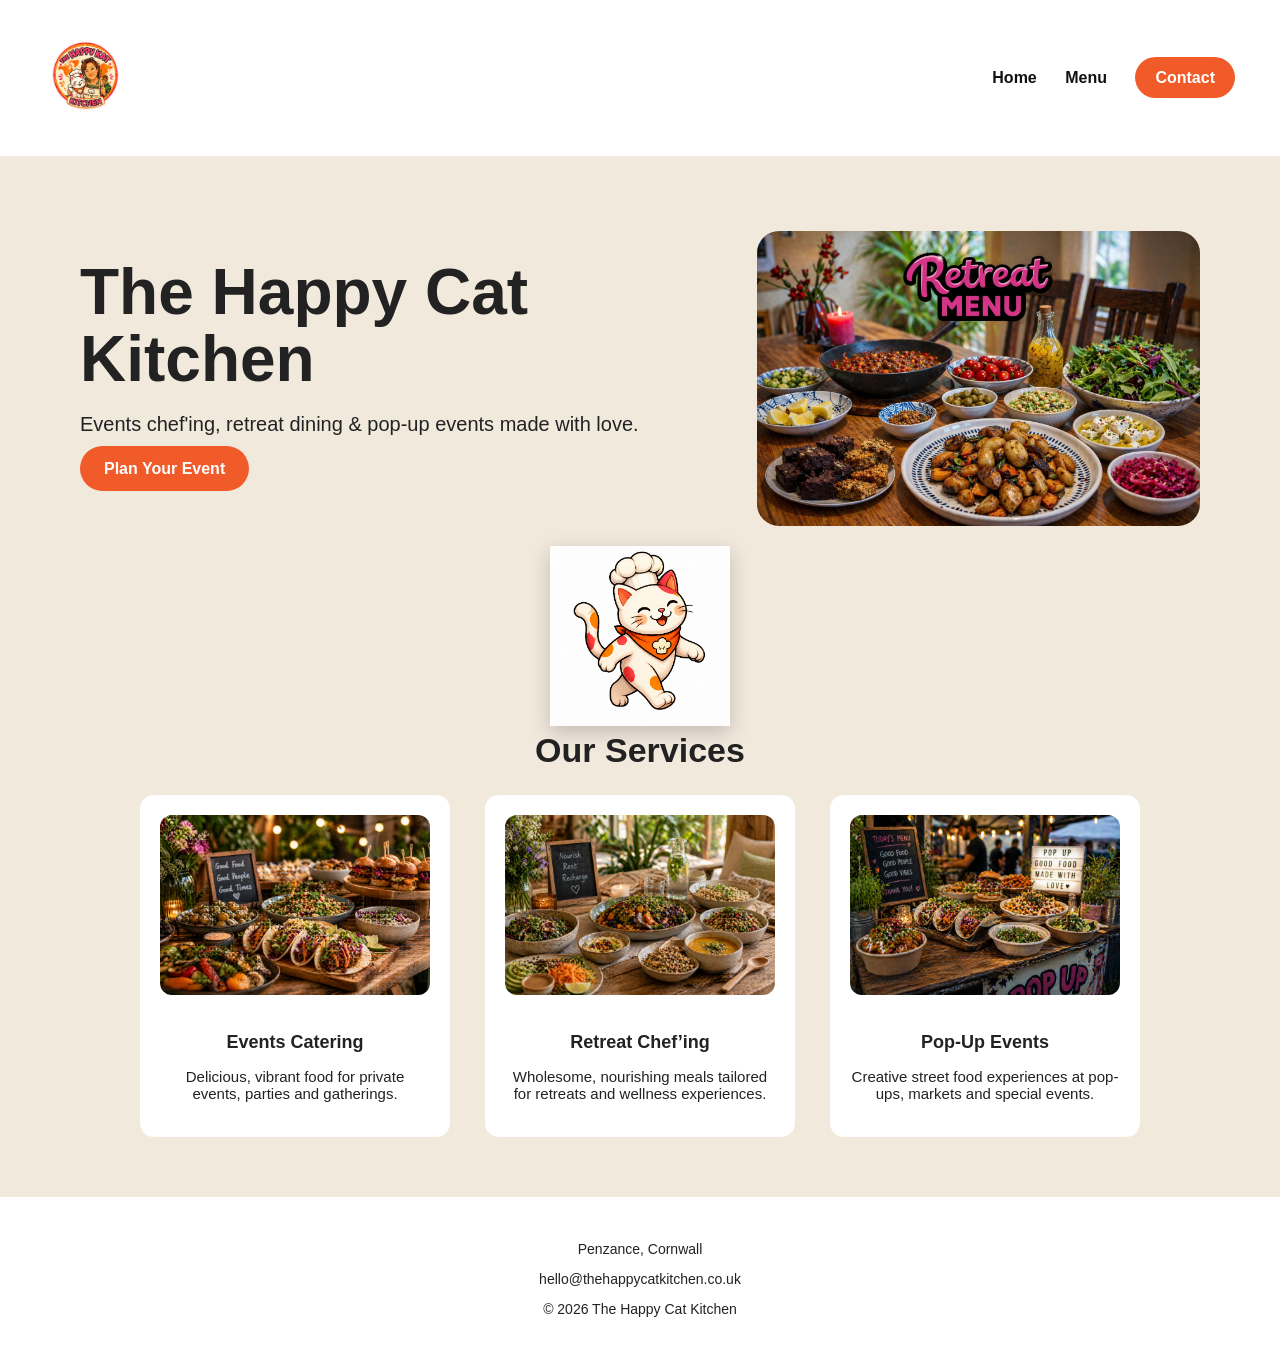
==== index.html @ fce1d310 "Add files via upload" ====
<!DOCTYPE html>
<html lang="en">
<head>
  <meta charset="UTF-8" />
  <meta name="viewport" content="width=device-width, initial-scale=1.0"/>

  <title>The Happy Cat Kitchen</title>

  <link rel="stylesheet" href="styles.css"/>
</head>

<body>

  <!-- HEADER -->
  <header class="site-header">
    <img src="images/placeholder-logo.png" class="logo" />

    <nav class="nav">
      <a href="#">Home</a>
      <a href="#">Menu</a>
      <a href="mailto:hello@thehappycatkitchen.co.uk" class="nav-button">Contact</a>
    </nav>
  </header>

  <!-- HERO -->
  <section class="hero">

    <div class="hero-text">
      <h1>The Happy Cat Kitchen</h1>
      <p>Events chef'ing, retreat dining & pop-up events made with love.</p>
      <a href="#" class="button">Plan Your Event</a>
    </div>

    <div class="hero-image">
      <img src="images/placeholder-hero.jpg" />
    </div>

  </section>

  <!-- SERVICES -->
  <section class="services">

    <!-- BIGGER CAT -->
    <img src="images/cat.png" class="cat-image" />

    <h2>Our Services</h2>

    <div class="services-grid">

      <div class="service-card">
        <img src="images/events.jpg">
        <h3>Events Catering</h3>
        <p>Delicious, vibrant food for private events, parties and gatherings.</p>
      </div>

      <div class="service-card">
        <img src="images/retreat.jpg">
        <h3>Retreat Chef’ing</h3>
        <p>Wholesome, nourishing meals tailored for retreats and wellness experiences.</p>
      </div>

      <div class="service-card">
        <img src="images/popup.jpg">
        <h3>Pop-Up Events</h3>
        <p>Creative street food experiences at pop-ups, markets and special events.</p>
      </div>

    </div>

  </section>

  <!-- FOOTER -->
  <footer class="footer">
    <p>Penzance, Cornwall</p>
    <p>hello@thehappycatkitchen.co.uk</p>
    <p>© 2026 The Happy Cat Kitchen</p>
  </footer>

</body>
</html>
---- styles.css ----
body {
  margin: 0;
  font-family: Arial, sans-serif;
  background: #f2e9dd;
  color: #222;
}

.site-header {
  display: flex;
  justify-content: space-between;
  align-items: center;
  padding: 18px 45px;
  background: #fff;
}

.logo {
  height: 120px;
  width: auto;
}

.nav a {
  margin-left: 24px;
  text-decoration: none;
  color: #111;
  font-weight: bold;
}

.nav-button {
  background: #f15a29;
  color: white !important;
  padding: 12px 20px;
  border-radius: 24px;
}

.hero {
  display: flex;
  align-items: center;
  justify-content: space-between;
  gap: 80px;
  padding: 55px 80px 40px 80px;
}

.hero-text {
  max-width: 650px;
}

.hero-text h1 {
  font-size: 64px;
  line-height: 1.05;
  margin: 0 0 18px 0;
}

.hero-text p {
  font-size: 20px;
  margin-bottom: 24px;
}

.button {
  background: #f15a29;
  color: white;
  padding: 14px 24px;
  border-radius: 24px;
  text-decoration: none;
  font-weight: bold;
}

.hero-image img {
  width: 520px;
  max-width: 100%;
  border-radius: 22px;
  display: block;
}

.services {
  text-align: center;
  padding: 30px 40px 60px 40px;
}

.cat-image {
  width: 180px;
  display: block;
  margin: -50px auto 5px auto;
  filter: drop-shadow(0 6px 10px rgba(0,0,0,0.2));
}

.services h2 {
  font-size: 34px;
  margin: 0 0 25px 0;
}

.services-grid {
  display: flex;
  gap: 35px;
  justify-content: center;
}

.service-card {
  background: white;
  padding: 20px;
  border-radius: 14px;
  max-width: 270px;
  transition: 0.3s;
}

.service-card:hover {
  transform: translateY(-5px);
}

.service-card img {
  width: 100%;
  height: 180px;
  object-fit: cover;
  border-radius: 12px;
  margin-bottom: 15px;
}

.service-card h3 {
  font-size: 18px;
  margin-bottom: 10px;
}

.service-card p {
  font-size: 15px;
}

.footer {
  text-align: center;
  padding: 30px;
  background: white;
  font-size: 14px;
}

.footer a {
  color: #f15a29;
  text-decoration: none;
}

.button:hover,
.nav-button:hover {
  opacity: 0.85;
}
.hero-image {
  margin-top: 20px;
}
/* MOBILE RESPONSIVE */
@media (max-width: 768px) {

  .site-header {
    padding: 15px 20px;
  }

  .logo {
    height: 80px;
  }

  .nav a {
    margin-left: 12px;
    font-size: 14px;
  }

  .nav-button {
    padding: 10px 14px;
  }

  .hero {
    flex-direction: column;
    text-align: center;
    padding: 35px 25px;
    gap: 30px;
  }

  .hero-text h1 {
    font-size: 42px;
  }

  .hero-text p {
    font-size: 17px;
  }

  .hero-image img {
    width: 100%;
    max-width: 420px;
  }

  .cat-image {
    width: 150px;
    margin: -20px auto 5px auto;
  }

  .services {
    padding: 30px 20px 50px 20px;
  }

  .services-grid {
    flex-direction: column;
    align-items: center;
  }

  .service-card {
    max-width: 320px;
  }

  .footer {
    padding: 25px 15px;
  }
}
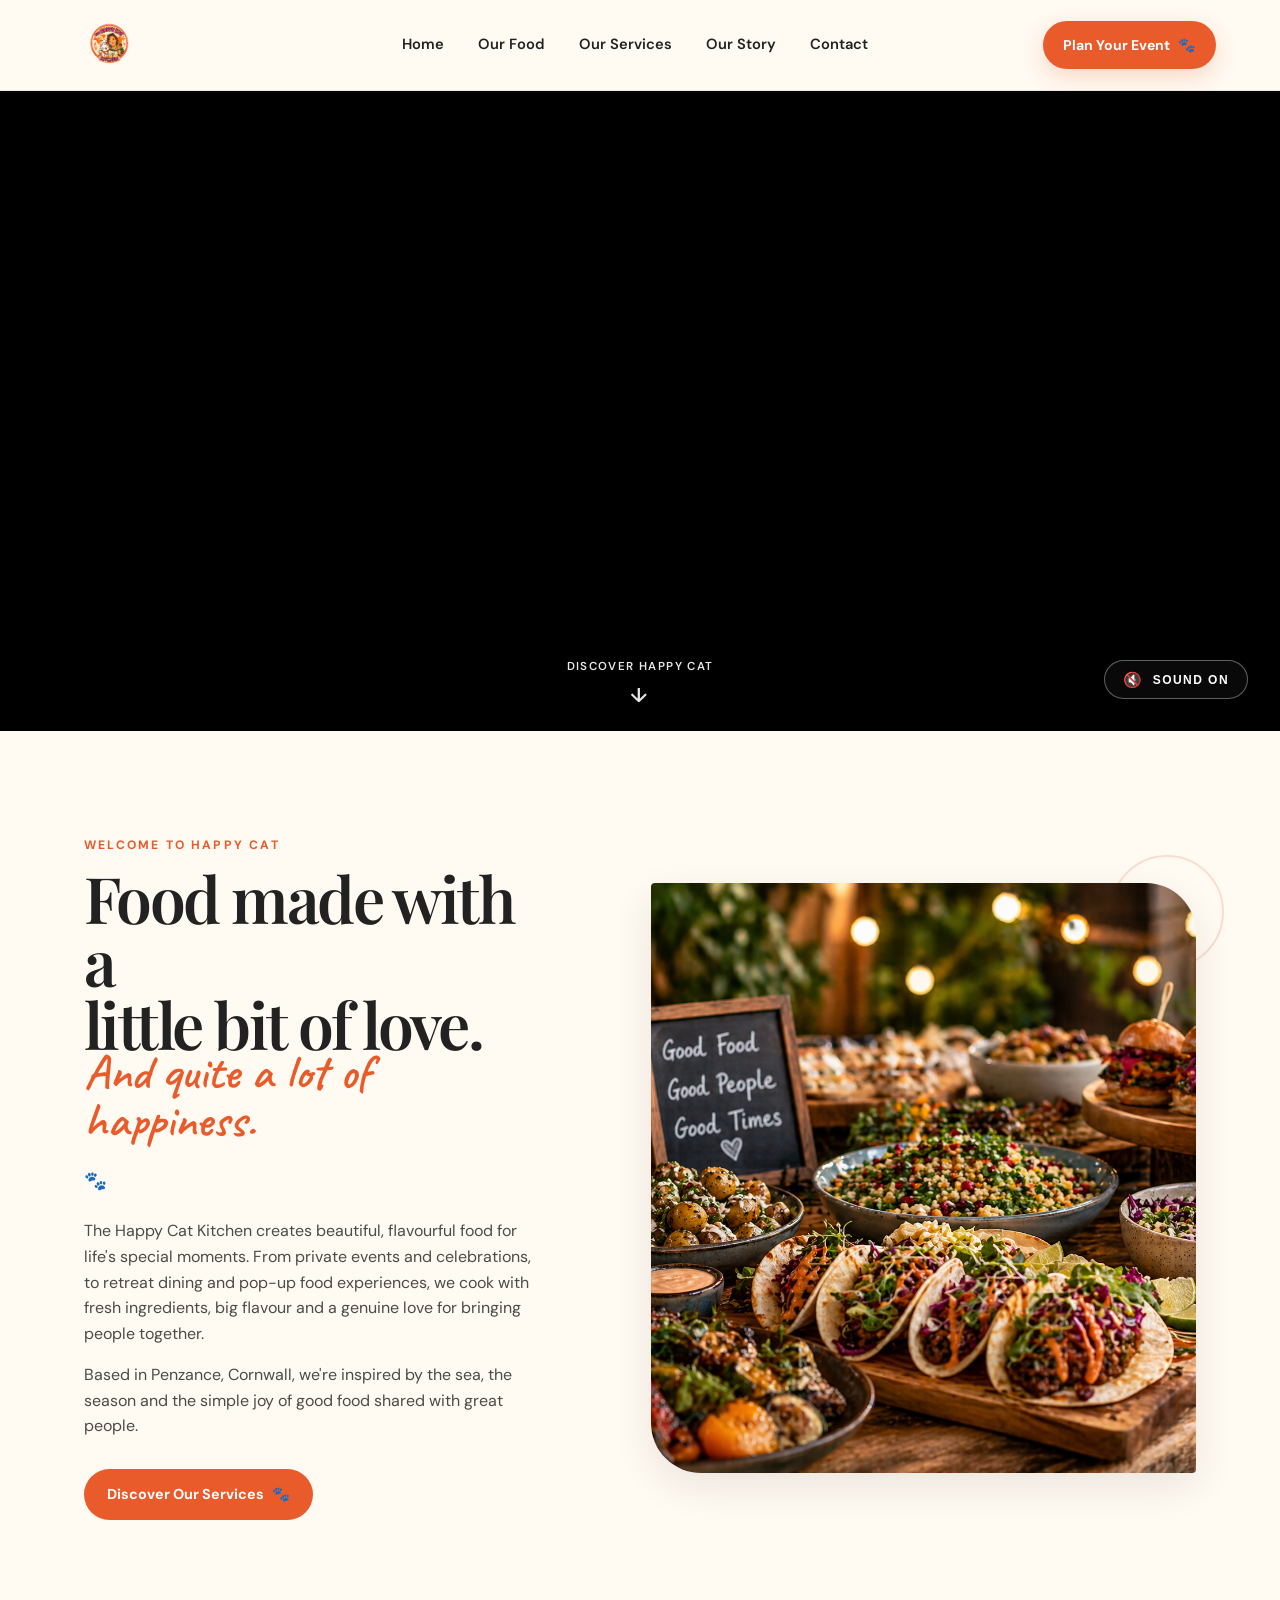
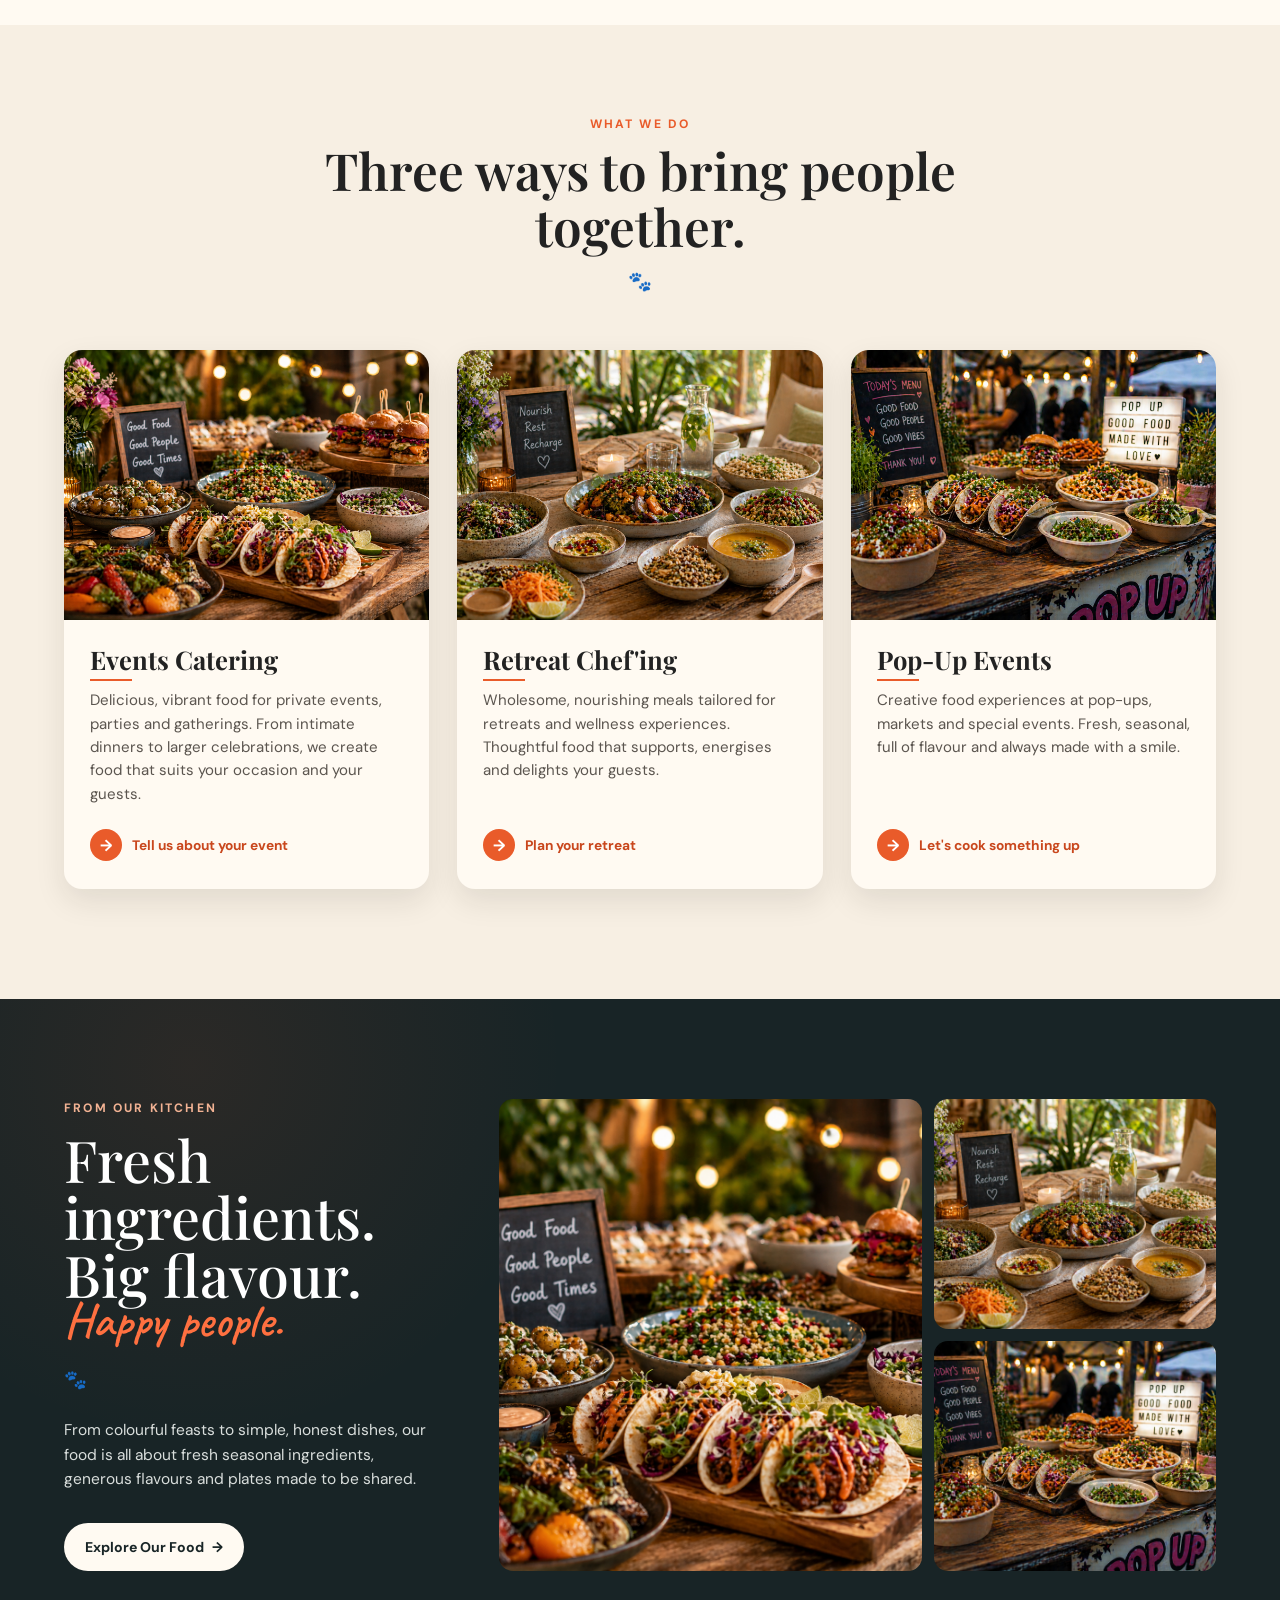
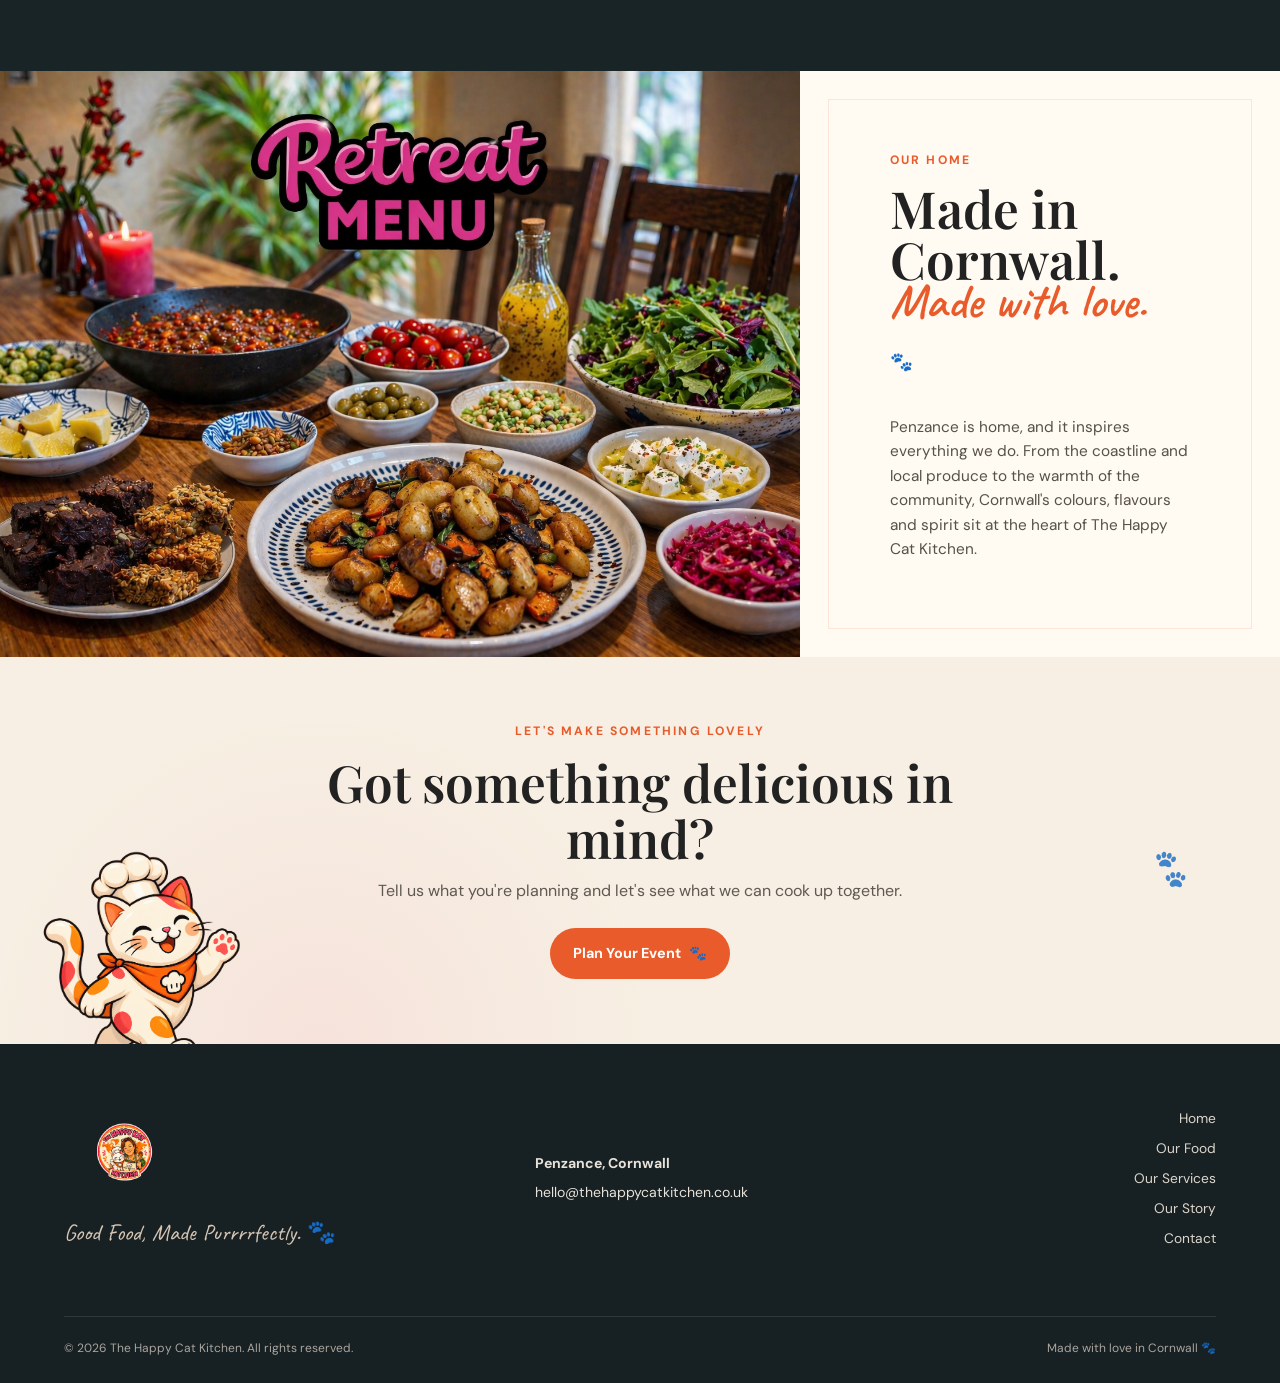
==== commit 120d9163: "Happy Cat Kitchen v2 redesign" ====
--- a/index.html
+++ b/index.html
@@ -2,79 +2,456 @@
 <html lang="en">
 <head>
   <meta charset="UTF-8" />
-  <meta name="viewport" content="width=device-width, initial-scale=1.0"/>
-
-  <title>The Happy Cat Kitchen</title>
-
-  <link rel="stylesheet" href="styles.css"/>
+  <meta name="viewport" content="width=device-width, initial-scale=1.0" />
+
+  <meta
+    name="description"
+    content="The Happy Cat Kitchen — joyful event catering, retreat chef'ing and pop-up food experiences from Penzance, Cornwall."
+  />
+
+  <title>The Happy Cat Kitchen | Penzance, Cornwall</title>
+
+  <link rel="stylesheet" href="styles.css" />
 </head>
 
 <body>
 
-  <!-- HEADER -->
+  <!-- =====================================================
+       HEADER
+  ====================================================== -->
+
   <header class="site-header">
-    <img src="images/placeholder-logo.png" class="logo" />
-
-    <nav class="nav">
-      <a href="#">Home</a>
-      <a href="#">Menu</a>
-      <a href="mailto:hello@thehappycatkitchen.co.uk" class="nav-button">Contact</a>
+
+    <a href="#home" class="brand" aria-label="The Happy Cat Kitchen home">
+      <img
+        src="images/placeholder-logo.png"
+        alt="The Happy Cat Kitchen"
+        class="brand-logo"
+      />
+    </a>
+
+    <nav class="desktop-nav" aria-label="Main navigation">
+      <a href="#home">Home</a>
+      <a href="#food">Our Food</a>
+      <a href="#services">Our Services</a>
+      <a href="#story">Our Story</a>
+      <a href="contact.html">Contact</a>
     </nav>
+
+    <a href="contact.html" class="header-cta">
+      Plan Your Event <span>🐾</span>
+    </a>
+
   </header>
 
-  <!-- HERO -->
-  <section class="hero">
-
-    <div class="hero-text">
-      <h1>The Happy Cat Kitchen</h1>
-      <p>Events chef'ing, retreat dining & pop-up events made with love.</p>
-      <a href="#" class="button">Plan Your Event</a>
+
+  <main id="home">
+
+    <!-- =====================================================
+         CINEMATIC HERO
+    ====================================================== -->
+
+    <section class="film-hero" aria-label="The Happy Cat Kitchen film">
+
+      <video
+        class="hero-video"
+        autoplay
+        muted
+        playsinline
+        preload="metadata"
+      >
+        <source
+          src="video/Happy_Cat_Kitchen_Video.mp4"
+          type="video/mp4"
+        />
+
+        Your browser does not support the video tag.
+      </video>
+
+      <button class="sound-toggle" id="soundToggle" type="button" aria-label="Turn sound on">
+        <span class="sound-icon">🔇</span>
+        <span class="sound-label">Sound on</span>
+      </button>
+
+      <div class="scroll-cue" aria-hidden="true">
+        <span>Discover Happy Cat</span>
+        <span class="scroll-arrow">↓</span>
+      </div>
+
+    </section>
+
+
+    <!-- =====================================================
+         INTRODUCTION
+    ====================================================== -->
+
+    <section class="intro-section">
+
+      <div class="intro-copy">
+
+        <span class="eyebrow">Welcome to Happy Cat</span>
+
+        <h1>
+          Food made with a<br />
+          little bit of love.
+        </h1>
+
+        <p class="handwritten">
+          And quite a lot of happiness.
+        </p>
+
+        <span class="paw-accent">🐾</span>
+
+        <p>
+          The Happy Cat Kitchen creates beautiful, flavourful food
+          for life's special moments. From private events and
+          celebrations, to retreat dining and pop-up food experiences,
+          we cook with fresh ingredients, big flavour and a genuine
+          love for bringing people together.
+        </p>
+
+        <p>
+          Based in Penzance, Cornwall, we're inspired by the sea,
+          the season and the simple joy of good food shared with
+          great people.
+        </p>
+
+        <a href="#services" class="primary-button">
+          Discover Our Services <span>🐾</span>
+        </a>
+
+      </div>
+
+      <div class="intro-image">
+        <img
+          src="images/events.jpg"
+          alt="Beautiful food prepared by The Happy Cat Kitchen"
+        />
+      </div>
+
+    </section>
+
+
+    <!-- =====================================================
+         SERVICES
+    ====================================================== -->
+
+    <section class="services-section" id="services">
+
+      <div class="section-heading">
+        <span class="eyebrow">What we do</span>
+
+        <h2>Three ways to bring people together.</h2>
+
+        <div class="heading-paw">🐾</div>
+      </div>
+
+
+      <div class="services-grid">
+
+        <article class="service-card">
+
+          <div class="service-image">
+            <img
+              src="images/events.jpg"
+              alt="Events catering"
+            />
+          </div>
+
+          <div class="service-content">
+            <h3>Events Catering</h3>
+
+            <p>
+              Delicious, vibrant food for private events, parties and
+              gatherings. From intimate dinners to larger celebrations,
+              we create food that suits your occasion and your guests.
+            </p>
+
+            <a href="contact.html" class="text-link">
+              <span class="link-arrow">→</span>
+              Tell us about your event
+            </a>
+          </div>
+
+        </article>
+
+
+        <article class="service-card">
+
+          <div class="service-image">
+            <img
+              src="images/retreat.jpg"
+              alt="Retreat chef'ing"
+            />
+          </div>
+
+          <div class="service-content">
+            <h3>Retreat Chef'ing</h3>
+
+            <p>
+              Wholesome, nourishing meals tailored for retreats and
+              wellness experiences. Thoughtful food that supports,
+              energises and delights your guests.
+            </p>
+
+            <a href="contact.html" class="text-link">
+              <span class="link-arrow">→</span>
+              Plan your retreat
+            </a>
+          </div>
+
+        </article>
+
+
+        <article class="service-card">
+
+          <div class="service-image">
+            <img
+              src="images/popup.jpg"
+              alt="Happy Cat Kitchen pop-up events"
+            />
+          </div>
+
+          <div class="service-content">
+            <h3>Pop-Up Events</h3>
+
+            <p>
+              Creative food experiences at pop-ups, markets and special
+              events. Fresh, seasonal, full of flavour and always made
+              with a smile.
+            </p>
+
+            <a href="contact.html" class="text-link">
+              <span class="link-arrow">→</span>
+              Let's cook something up
+            </a>
+          </div>
+
+        </article>
+
+      </div>
+
+    </section>
+
+
+    <!-- =====================================================
+         FOOD SHOWCASE
+    ====================================================== -->
+
+    <section class="food-section" id="food">
+
+      <div class="food-copy">
+
+        <span class="eyebrow light">From our kitchen</span>
+
+        <h2>
+          Fresh ingredients.<br />
+          Big flavour.
+        </h2>
+
+        <p class="handwritten orange">
+          Happy people.
+        </p>
+
+        <span class="paw-accent light-paw">🐾</span>
+
+        <p>
+          From colourful feasts to simple, honest dishes, our food is
+          all about fresh seasonal ingredients, generous flavours and
+          plates made to be shared.
+        </p>
+
+        <a href="#services" class="cream-button">
+          Explore Our Food <span>→</span>
+        </a>
+
+      </div>
+
+
+      <div class="food-gallery">
+
+        <figure class="gallery-image gallery-large">
+          <img
+            src="images/events.jpg"
+            alt="Colourful Happy Cat Kitchen food"
+          />
+        </figure>
+
+        <figure class="gallery-image">
+          <img
+            src="images/retreat.jpg"
+            alt="Fresh retreat food"
+          />
+        </figure>
+
+        <figure class="gallery-image">
+          <img
+            src="images/popup.jpg"
+            alt="Happy Cat Kitchen pop-up food"
+          />
+        </figure>
+
+      </div>
+
+    </section>
+
+
+    <!-- =====================================================
+         CORNWALL STORY
+    ====================================================== -->
+
+    <section class="cornwall-section" id="story">
+
+      <div class="cornwall-image">
+        <img
+          src="images/placeholder-hero.jpg"
+          alt="The Happy Cat Kitchen in Penzance, Cornwall"
+        />
+      </div>
+
+      <div class="cornwall-copy">
+
+        <span class="eyebrow">Our home</span>
+
+        <h2>Made in Cornwall.</h2>
+
+        <p class="handwritten">
+          Made with love.
+        </p>
+
+        <span class="paw-accent">🐾</span>
+
+        <p>
+          Penzance is home, and it inspires everything we do.
+          From the coastline and local produce to the warmth of the
+          community, Cornwall's colours, flavours and spirit sit at
+          the heart of The Happy Cat Kitchen.
+        </p>
+
+      </div>
+
+    </section>
+
+
+    <!-- =====================================================
+         EVENT CTA
+    ====================================================== -->
+
+    <section class="event-cta">
+
+      <img
+        src="images/cat.png"
+        alt=""
+        class="cta-cat"
+        aria-hidden="true"
+      />
+
+      <div class="event-cta-copy">
+
+        <span class="eyebrow">Let's make something lovely</span>
+
+        <h2>Got something delicious in mind?</h2>
+
+        <p>
+          Tell us what you're planning and let's see what we can
+          cook up together.
+        </p>
+
+        <a href="contact.html" class="primary-button">
+          Plan Your Event <span>🐾</span>
+        </a>
+
+      </div>
+
+      <div class="cta-paws" aria-hidden="true">
+        🐾
+      </div>
+
+    </section>
+
+  </main>
+
+
+  <!-- =====================================================
+       FOOTER
+  ====================================================== -->
+
+  <footer class="site-footer">
+
+    <div class="footer-brand">
+
+      <img
+        src="images/placeholder-logo.png"
+        alt="The Happy Cat Kitchen"
+        class="footer-logo"
+      />
+
+      <p>Good Food, Made Purrrrfectly. 🐾</p>
+
     </div>
 
-    <div class="hero-image">
-      <img src="images/placeholder-hero.jpg" />
+
+    <div class="footer-details">
+
+      <p>
+        <strong>Penzance, Cornwall</strong>
+      </p>
+
+      <p>
+        <a href="mailto:hello@thehappycatkitchen.co.uk">
+          hello@thehappycatkitchen.co.uk
+        </a>
+      </p>
+
     </div>
 
-  </section>
-
-  <!-- SERVICES -->
-  <section class="services">
-
-    <!-- BIGGER CAT -->
-    <img src="images/cat.png" class="cat-image" />
-
-    <h2>Our Services</h2>
-
-    <div class="services-grid">
-
-      <div class="service-card">
-        <img src="images/events.jpg">
-        <h3>Events Catering</h3>
-        <p>Delicious, vibrant food for private events, parties and gatherings.</p>
-      </div>
-
-      <div class="service-card">
-        <img src="images/retreat.jpg">
-        <h3>Retreat Chef’ing</h3>
-        <p>Wholesome, nourishing meals tailored for retreats and wellness experiences.</p>
-      </div>
-
-      <div class="service-card">
-        <img src="images/popup.jpg">
-        <h3>Pop-Up Events</h3>
-        <p>Creative street food experiences at pop-ups, markets and special events.</p>
-      </div>
+
+    <div class="footer-links">
+
+      <a href="#home">Home</a>
+      <a href="#food">Our Food</a>
+      <a href="#services">Our Services</a>
+      <a href="#story">Our Story</a>
+      <a href="contact.html">Contact</a>
 
     </div>
 
-  </section>
-
-  <!-- FOOTER -->
-  <footer class="footer">
-    <p>Penzance, Cornwall</p>
-    <p>hello@thehappycatkitchen.co.uk</p>
-    <p>© 2026 The Happy Cat Kitchen</p>
+
+    <div class="footer-bottom">
+
+      <p>
+        © 2026 The Happy Cat Kitchen. All rights reserved.
+      </p>
+
+      <span>Made with love in Cornwall 🐾</span>
+
+    </div>
+
   </footer>
+
+  <script>
+  const heroVideo = document.querySelector(".hero-video");
+  const soundToggle = document.getElementById("soundToggle");
+  const soundIcon = soundToggle.querySelector(".sound-icon");
+  const soundLabel = soundToggle.querySelector(".sound-label");
+
+  soundToggle.addEventListener("click", () => {
+    if (heroVideo.muted) {
+      heroVideo.muted = false;
+      heroVideo.volume = 1;
+
+      soundIcon.textContent = "🔊";
+      soundLabel.textContent = "Sound off";
+      soundToggle.setAttribute("aria-label", "Turn sound off");
+    } else {
+      heroVideo.muted = true;
+
+      soundIcon.textContent = "🔇";
+      soundLabel.textContent = "Sound on";
+      soundToggle.setAttribute("aria-label", "Turn sound on");
+    }
+  });
+</script>
 
 </body>
 </html>
--- a/styles.css
+++ b/styles.css
@@ -1,206 +1,2165 @@
+/* =========================================================
+   THE HAPPY CAT KITCHEN — V2
+   Good Food, Made Purrrrfectly.
+   ========================================================= */
+
+
+/* =========================================================
+   FONTS
+   ========================================================= */
+
+@import url("https://fonts.googleapis.com/css2?family=Caveat:wght@500;600;700&family=DM+Sans:wght@400;500;600;700&family=Playfair+Display:wght@500;600;700&display=swap");
+
+
+/* =========================================================
+   BRAND TOKENS
+   ========================================================= */
+
+:root {
+  --cream: #f7efe3;
+  --cream-light: #fffaf2;
+  --cream-deep: #eadbc8;
+
+  --charcoal: #182426;
+  --charcoal-soft: #263335;
+
+  --orange: #e95b2a;
+  --orange-dark: #c9471d;
+
+  --pink: #ef4e78;
+  --green: #657b55;
+
+  --text: #222222;
+  --muted: #6d675f;
+  --white: #ffffff;
+
+  --serif: "Playfair Display", Georgia, serif;
+  --sans: "DM Sans", Arial, sans-serif;
+  --script: "Caveat", cursive;
+
+  --page-width: 1240px;
+
+  --shadow-soft: 0 14px 40px rgba(34, 25, 17, 0.09);
+  --shadow-card: 0 12px 30px rgba(34, 25, 17, 0.10);
+}
+
+
+/* =========================================================
+   RESET
+   ========================================================= */
+
+* {
+  box-sizing: border-box;
+}
+
+html {
+  scroll-behavior: smooth;
+}
+
 body {
   margin: 0;
-  font-family: Arial, sans-serif;
-  background: #f2e9dd;
-  color: #222;
-}
+  background: var(--cream-light);
+  color: var(--text);
+  font-family: var(--sans);
+  line-height: 1.6;
+  overflow-x: hidden;
+}
+
+img,
+video {
+  display: block;
+  max-width: 100%;
+}
+
+a {
+  color: inherit;
+}
+
+button,
+a {
+  -webkit-tap-highlight-color: transparent;
+}
+
+
+/* =========================================================
+   HEADER
+   ========================================================= */
 
 .site-header {
+  position: sticky;
+  top: 0;
+  z-index: 1000;
+
+  min-height: 88px;
+  padding: 10px 5vw;
+
+  display: grid;
+  grid-template-columns: 180px 1fr 190px;
+  align-items: center;
+  gap: 24px;
+
+  background: rgba(255, 250, 242, 0.96);
+  backdrop-filter: blur(14px);
+  -webkit-backdrop-filter: blur(14px);
+
+  border-bottom: 1px solid rgba(24, 36, 38, 0.08);
+}
+
+.brand {
+  display: inline-flex;
+  align-items: center;
+  width: fit-content;
+}
+
+.brand-logo {
+  width: 90px;
+  height: 70px;
+  object-fit: contain;
+}
+
+.desktop-nav {
+  display: flex;
+  align-items: center;
+  justify-content: center;
+  gap: 34px;
+}
+
+.desktop-nav a {
+  position: relative;
+  text-decoration: none;
+  font-size: 0.92rem;
+  font-weight: 600;
+}
+
+.desktop-nav a::after {
+  content: "";
+  position: absolute;
+
+  left: 0;
+  bottom: -7px;
+
+  width: 0;
+  height: 2px;
+
+  background: var(--orange);
+
+  transition: width 0.25s ease;
+}
+
+.desktop-nav a:hover::after {
+  width: 100%;
+}
+
+.header-cta,
+.primary-button,
+.cream-button {
+  display: inline-flex;
+  align-items: center;
+  justify-content: center;
+  gap: 8px;
+
+  border-radius: 999px;
+
+  text-decoration: none;
+  font-weight: 700;
+
+  transition:
+    transform 0.25s ease,
+    box-shadow 0.25s ease,
+    background 0.25s ease;
+}
+
+.header-cta {
+  justify-self: end;
+
+  padding: 13px 20px;
+
+  background: var(--orange);
+  color: var(--white);
+
+  font-size: 0.88rem;
+
+  box-shadow: 0 8px 22px rgba(233, 91, 42, 0.22);
+}
+
+.header-cta:hover,
+.primary-button:hover {
+  transform: translateY(-2px);
+  background: var(--orange-dark);
+  box-shadow: 0 12px 26px rgba(233, 91, 42, 0.27);
+}
+
+
+/* =========================================================
+   CINEMATIC FILM HERO
+   ========================================================= */
+
+.film-hero {
+  position: relative;
+
+  width: 100%;
+  background: #000;
+
+  overflow: hidden;
+}
+
+.hero-video {
+  width: 100%;
+  height: auto;
+
+  max-height: calc(100vh - 88px);
+
+  object-fit: contain;
+  object-position: center;
+
+  margin: 0 auto;
+  background: #000;
+}
+
+.scroll-cue {
+  position: absolute;
+
+  left: 50%;
+  bottom: 20px;
+
+  transform: translateX(-50%);
+
+  display: flex;
+  flex-direction: column;
+  align-items: center;
+  gap: 3px;
+
+  color: white;
+
+  font-size: 0.72rem;
+  font-weight: 600;
+  letter-spacing: 0.12em;
+  text-transform: uppercase;
+
+  text-shadow: 0 2px 10px rgba(0, 0, 0, 0.55);
+
+  opacity: 0.9;
+}
+
+.scroll-arrow {
+  font-size: 1.25rem;
+
+  animation: happyBounce 1.8s infinite;
+}
+
+@keyframes happyBounce {
+  0%,
+  100% {
+    transform: translateY(0);
+  }
+
+  50% {
+    transform: translateY(6px);
+  }
+}
+
+
+/* =========================================================
+   SHARED TYPOGRAPHY
+   ========================================================= */
+
+.eyebrow {
+  display: block;
+
+  margin-bottom: 12px;
+
+  color: var(--orange);
+
+  font-size: 0.76rem;
+  font-weight: 700;
+  letter-spacing: 0.18em;
+  text-transform: uppercase;
+}
+
+.eyebrow.light {
+  color: #f3b394;
+}
+
+.handwritten {
+  margin: -8px 0 22px;
+
+  color: var(--orange);
+
+  font-family: var(--script);
+  font-size: clamp(2rem, 3.8vw, 3.5rem);
+  font-weight: 600;
+  line-height: 1;
+}
+
+.handwritten.orange {
+  color: #ff7040;
+}
+
+.paw-accent {
+  display: block;
+
+  margin: 0 0 22px;
+
+  color: var(--orange);
+
+  font-size: 1.15rem;
+}
+
+.light-paw {
+  color: #f4b59b;
+}
+
+.primary-button {
+  width: fit-content;
+
+  padding: 14px 23px;
+
+  background: var(--orange);
+  color: var(--white);
+
+  font-size: 0.9rem;
+}
+
+
+/* =========================================================
+   INTRODUCTION
+   ========================================================= */
+
+.intro-section {
+  max-width: var(--page-width);
+  margin: 0 auto;
+
+  padding: 105px 5vw;
+
+  display: grid;
+  grid-template-columns: 0.92fr 1.08fr;
+  align-items: center;
+  gap: clamp(55px, 8vw, 110px);
+}
+
+.intro-copy h1 {
+  margin: 0;
+
+  font-family: var(--serif);
+  font-size: clamp(3rem, 5vw, 5.3rem);
+  font-weight: 600;
+  line-height: 0.98;
+  letter-spacing: -0.04em;
+}
+
+.intro-copy > p:not(.handwritten) {
+  max-width: 580px;
+
+  color: #4e4a45;
+
+  font-size: 1rem;
+}
+
+.intro-copy .primary-button {
+  margin-top: 14px;
+}
+
+.intro-image {
+  position: relative;
+}
+
+.intro-image::before {
+  content: "";
+
+  position: absolute;
+
+  width: 110px;
+  height: 110px;
+
+  top: -28px;
+  right: -28px;
+
+  border: 2px solid rgba(233, 91, 42, 0.18);
+  border-radius: 50%;
+
+  z-index: -1;
+}
+
+.intro-image img {
+  width: 100%;
+  height: 590px;
+
+  object-fit: cover;
+
+  border-radius: 4px 50px 4px 50px;
+
+  box-shadow: var(--shadow-soft);
+}
+
+
+/* =========================================================
+   SERVICES
+   ========================================================= */
+
+.services-section {
+  padding: 90px 5vw 110px;
+
+  background: var(--cream);
+}
+
+.section-heading {
+  max-width: 760px;
+  margin: 0 auto 52px;
+
+  text-align: center;
+}
+
+.section-heading .eyebrow {
+  margin-bottom: 7px;
+}
+
+.section-heading h2 {
+  margin: 0;
+
+  font-family: var(--serif);
+  font-size: clamp(2.4rem, 4vw, 4rem);
+  font-weight: 600;
+  line-height: 1.1;
+}
+
+.heading-paw {
+  margin-top: 13px;
+
+  color: var(--orange);
+
+  font-size: 1.2rem;
+}
+
+.services-grid {
+  max-width: var(--page-width);
+  margin: 0 auto;
+
+  display: grid;
+  grid-template-columns: repeat(3, 1fr);
+  gap: 28px;
+}
+
+.service-card {
+  overflow: hidden;
+
+  background: var(--cream-light);
+
+  border-radius: 18px;
+
+  box-shadow: var(--shadow-card);
+
+  transition:
+    transform 0.3s ease,
+    box-shadow 0.3s ease;
+}
+
+.service-card:hover {
+  transform: translateY(-7px);
+
+  box-shadow: 0 20px 42px rgba(34, 25, 17, 0.14);
+}
+
+.service-image {
+  height: 270px;
+
+  overflow: hidden;
+}
+
+.service-image img {
+  width: 100%;
+  height: 100%;
+
+  object-fit: cover;
+
+  transition: transform 0.6s ease;
+}
+
+.service-card:hover .service-image img {
+  transform: scale(1.035);
+}
+
+.service-content {
+  padding: 25px 26px 28px;
+}
+
+.service-content h3 {
+  position: relative;
+
+  margin: 0 0 15px;
+
+  width: fit-content;
+
+  font-family: var(--serif);
+  font-size: 1.6rem;
+  line-height: 1.15;
+}
+
+.service-content h3::after {
+  content: "";
+
+  position: absolute;
+
+  left: 0;
+  bottom: -7px;
+
+  width: 42px;
+  height: 2px;
+
+  background: var(--orange);
+}
+
+.service-content p {
+  min-height: 120px;
+
+  margin: 0 0 20px;
+
+  color: #5b554f;
+
+  font-size: 0.94rem;
+  line-height: 1.55;
+}
+
+.text-link {
+  display: inline-flex;
+  align-items: center;
+  gap: 10px;
+
+  color: var(--orange-dark);
+
+  text-decoration: none;
+
+  font-size: 0.86rem;
+  font-weight: 700;
+}
+
+.link-arrow {
+  display: inline-flex;
+  align-items: center;
+  justify-content: center;
+
+  width: 32px;
+  height: 32px;
+
+  border-radius: 50%;
+
+  background: var(--orange);
+  color: white;
+
+  font-size: 1rem;
+
+  transition: transform 0.2s ease;
+}
+
+.text-link:hover .link-arrow {
+  transform: translateX(3px);
+}
+
+
+/* =========================================================
+   FOOD SHOWCASE
+   ========================================================= */
+
+.food-section {
+  padding: 100px max(5vw, calc((100vw - var(--page-width)) / 2));
+
+  display: grid;
+  grid-template-columns: 0.68fr 1.32fr;
+  align-items: center;
+  gap: 65px;
+
+  background:
+    radial-gradient(
+      circle at 15% 10%,
+      rgba(233, 91, 42, 0.09),
+      transparent 30%
+    ),
+    var(--charcoal);
+
+  color: white;
+}
+
+.food-copy h2 {
+  margin: 0;
+
+  font-family: var(--serif);
+  font-size: clamp(2.8rem, 4.5vw, 4.6rem);
+  font-weight: 500;
+  line-height: 1;
+}
+
+.food-copy > p:not(.handwritten) {
+  max-width: 420px;
+
+  color: #d9dedc;
+
+  font-size: 0.97rem;
+}
+
+.cream-button {
+  margin-top: 15px;
+  padding: 13px 21px;
+
+  background: var(--cream-light);
+  color: var(--charcoal);
+
+  font-size: 0.88rem;
+}
+
+.cream-button:hover {
+  transform: translateY(-2px);
+
+  background: white;
+}
+
+.food-gallery {
+  display: grid;
+  grid-template-columns: 1.2fr 0.8fr;
+  grid-template-rows: repeat(2, 230px);
+  gap: 12px;
+}
+
+.gallery-image {
+  margin: 0;
+
+  overflow: hidden;
+
+  border-radius: 14px;
+}
+
+.gallery-large {
+  grid-row: 1 / 3;
+}
+
+.gallery-image img {
+  width: 100%;
+  height: 100%;
+
+  object-fit: cover;
+
+  transition: transform 0.5s ease;
+}
+
+.gallery-image:hover img {
+  transform: scale(1.035);
+}
+
+
+/* =========================================================
+   CORNWALL
+   ========================================================= */
+
+.cornwall-section {
+  min-height: 540px;
+
+  display: grid;
+  grid-template-columns: 1.25fr 0.75fr;
+
+  background: var(--cream-light);
+}
+
+.cornwall-image {
+  min-height: 540px;
+
+  overflow: hidden;
+}
+
+.cornwall-image img {
+  width: 100%;
+  height: 100%;
+
+  object-fit: cover;
+}
+
+.cornwall-copy {
+  position: relative;
+
+  padding: 80px clamp(45px, 7vw, 105px);
+
+  display: flex;
+  flex-direction: column;
+  justify-content: center;
+}
+
+.cornwall-copy::before {
+  content: "";
+
+  position: absolute;
+  inset: 28px;
+
+  border: 1px solid rgba(233, 91, 42, 0.14);
+
+  pointer-events: none;
+}
+
+.cornwall-copy h2 {
+  margin: 0;
+
+  font-family: var(--serif);
+  font-size: clamp(2.7rem, 4vw, 4.2rem);
+  font-weight: 600;
+  line-height: 1;
+}
+
+.cornwall-copy > p:not(.handwritten) {
+  max-width: 500px;
+
+  color: #57514a;
+
+  font-size: 0.96rem;
+}
+
+
+/* =========================================================
+   EVENT CTA
+   ========================================================= */
+
+.event-cta {
+  position: relative;
+
+  min-height: 330px;
+
+  padding: 65px 5vw;
+
+  display: flex;
+  align-items: center;
+  justify-content: center;
+
+  background:
+    radial-gradient(
+      circle at 25% 100%,
+      rgba(239, 78, 120, 0.08),
+      transparent 32%
+    ),
+    var(--cream);
+
+  overflow: hidden;
+}
+
+.event-cta-copy {
+  position: relative;
+  z-index: 2;
+
+  max-width: 760px;
+
+  text-align: center;
+}
+
+.event-cta-copy h2 {
+  margin: 0 0 12px;
+
+  font-family: var(--serif);
+  font-size: clamp(2.3rem, 4vw, 4rem);
+  font-weight: 600;
+  line-height: 1.1;
+}
+
+.event-cta-copy p {
+  margin: 0 auto 24px;
+
+  color: #5f5952;
+}
+
+.event-cta-copy .primary-button {
+  margin: 0 auto;
+}
+
+.cta-cat {
+  position: absolute;
+
+  left: max(2vw, calc((100vw - 1400px) / 2));
+  bottom: -30px;
+
+  width: 230px;
+  max-height: 300px;
+
+  object-fit: contain;
+
+  opacity: 0.95;
+}
+
+.cta-paws {
+  position: absolute;
+
+  right: 7%;
+  top: 48%;
+
+  color: var(--orange);
+
+  font-size: 2rem;
+
+  transform: rotate(20deg);
+
+  opacity: 0.8;
+}
+
+
+/* =========================================================
+   FOOTER
+   ========================================================= */
+
+.site-footer {
+  padding: 60px max(5vw, calc((100vw - var(--page-width)) / 2)) 25px;
+
+  display: grid;
+  grid-template-columns: 1.2fr 1fr 0.8fr;
+  gap: 50px;
+
+  background: #172022;
+  color: #e7e2da;
+}
+
+.footer-logo {
+  width: 120px;
+  height: 100px;
+
+  object-fit: contain;
+
+  margin-bottom: 10px;
+}
+
+.footer-brand p {
+  margin: 0;
+
+  color: #d6c6b5;
+
+  font-family: var(--script);
+  font-size: 1.45rem;
+}
+
+.footer-details {
+  align-self: center;
+
+  font-size: 0.88rem;
+}
+
+.footer-details p {
+  margin: 6px 0;
+}
+
+.footer-details a {
+  color: #e7e2da;
+  text-decoration: none;
+}
+
+.footer-details a:hover {
+  color: #ff946f;
+}
+
+.footer-links {
+  display: flex;
+  flex-direction: column;
+  align-items: flex-end;
+  justify-content: center;
+  gap: 8px;
+}
+
+.footer-links a {
+  color: #ddd6cc;
+
+  text-decoration: none;
+
+  font-size: 0.86rem;
+}
+
+.footer-links a:hover {
+  color: #ff946f;
+}
+
+.footer-bottom {
+  grid-column: 1 / -1;
+
+  margin-top: 15px;
+  padding-top: 22px;
+
   display: flex;
   justify-content: space-between;
-  align-items: center;
-  padding: 18px 45px;
-  background: #fff;
-}
-
-.logo {
-  height: 120px;
-  width: auto;
-}
-
-.nav a {
-  margin-left: 24px;
-  text-decoration: none;
-  color: #111;
-  font-weight: bold;
-}
-
-.nav-button {
-  background: #f15a29;
-  color: white !important;
-  padding: 12px 20px;
-  border-radius: 24px;
-}
-
-.hero {
+  gap: 20px;
+
+  border-top: 1px solid rgba(255, 255, 255, 0.11);
+
+  color: #aaa59e;
+
+  font-size: 0.75rem;
+}
+
+.footer-bottom p {
+  margin: 0;
+}
+
+
+/* =========================================================
+   TABLET
+   ========================================================= */
+
+@media (max-width: 1000px) {
+
+  .site-header {
+    grid-template-columns: 110px 1fr auto;
+    gap: 15px;
+
+    padding-inline: 25px;
+  }
+
+  .desktop-nav {
+    gap: 18px;
+  }
+
+  .desktop-nav a {
+    font-size: 0.8rem;
+  }
+
+  .header-cta {
+    padding: 11px 15px;
+
+    font-size: 0.78rem;
+  }
+
+  .intro-section {
+    gap: 45px;
+  }
+
+  .intro-image img {
+    height: 480px;
+  }
+
+  .services-grid {
+    gap: 18px;
+  }
+
+  .service-content {
+    padding: 21px;
+  }
+
+  .service-content p {
+    min-height: 150px;
+  }
+
+  .food-section {
+    grid-template-columns: 1fr;
+  }
+
+  .food-copy {
+    max-width: 600px;
+  }
+
+  .cornwall-section {
+    grid-template-columns: 1fr 1fr;
+  }
+
+  .cta-cat {
+    width: 175px;
+
+    opacity: 0.6;
+  }
+}
+
+
+/* =========================================================
+   MOBILE
+   ========================================================= */
+
+@media (max-width: 760px) {
+
+  .site-header {
+    position: relative;
+
+    min-height: 76px;
+
+    padding: 8px 18px;
+
+    grid-template-columns: 1fr auto;
+  }
+
+  .brand-logo {
+    width: 72px;
+    height: 58px;
+  }
+
+  .desktop-nav {
+    display: none;
+  }
+
+  .header-cta {
+    padding: 10px 14px;
+
+    font-size: 0.76rem;
+  }
+
+  .hero-video {
+    max-height: none;
+
+    object-fit: contain;
+  }
+
+  .scroll-cue {
+    display: none;
+  }
+
+  .intro-section {
+    padding: 70px 22px;
+
+    grid-template-columns: 1fr;
+    gap: 45px;
+  }
+
+  .intro-copy h1 {
+    font-size: clamp(2.8rem, 13vw, 4.2rem);
+  }
+
+  .handwritten {
+    font-size: clamp(2.1rem, 10vw, 3.2rem);
+  }
+
+  .intro-image {
+    order: -1;
+  }
+
+  .intro-image img {
+    height: 390px;
+
+    border-radius: 4px 35px 4px 35px;
+  }
+
+  .services-section {
+    padding: 70px 20px 80px;
+  }
+
+  .services-grid {
+    grid-template-columns: 1fr;
+    gap: 24px;
+  }
+
+  .service-image {
+    height: 250px;
+  }
+
+  .service-content p {
+    min-height: 0;
+  }
+
+  .food-section {
+    padding: 75px 22px;
+
+    gap: 45px;
+  }
+
+  .food-gallery {
+    grid-template-columns: 1fr 1fr;
+    grid-template-rows: 280px 180px;
+  }
+
+  .gallery-large {
+    grid-column: 1 / 3;
+    grid-row: auto;
+  }
+
+  .cornwall-section {
+    grid-template-columns: 1fr;
+  }
+
+  .cornwall-image {
+    min-height: 350px;
+  }
+
+  .cornwall-copy {
+    padding: 65px 30px;
+  }
+
+  .cornwall-copy::before {
+    inset: 18px;
+  }
+
+  .event-cta {
+    min-height: 390px;
+
+    padding: 65px 25px 145px;
+  }
+
+  .cta-cat {
+    width: 155px;
+
+    left: 50%;
+    bottom: -25px;
+
+    transform: translateX(-50%);
+
+    opacity: 0.75;
+  }
+
+  .cta-paws {
+    display: none;
+  }
+
+  .site-footer {
+    padding: 50px 25px 25px;
+
+    grid-template-columns: 1fr;
+
+    gap: 28px;
+
+    text-align: center;
+  }
+
+  .footer-logo {
+    margin-inline: auto;
+  }
+
+  .footer-links {
+    align-items: center;
+  }
+
+  .footer-bottom {
+    flex-direction: column;
+
+    text-align: center;
+  }
+}
+
+
+/* =========================================================
+   SMALL MOBILE
+   ========================================================= */
+
+@media (max-width: 430px) {
+
+  .header-cta span {
+    display: none;
+  }
+
+  .header-cta {
+    padding: 9px 12px;
+  }
+
+  .intro-image img {
+    height: 320px;
+  }
+
+  .food-gallery {
+    display: flex;
+    flex-direction: column;
+  }
+
+  .gallery-image {
+    height: 220px;
+  }
+
+  .cornwall-image {
+    min-height: 290px;
+  }
+}
+
+
+/* =========================================================
+   ACCESSIBILITY / REDUCED MOTION
+   ========================================================= */
+
+@media (prefers-reduced-motion: reduce) {
+
+  html {
+    scroll-behavior: auto;
+  }
+
+  *,
+  *::before,
+  *::after {
+    animation-duration: 0.01ms !important;
+    animation-iteration-count: 1 !important;
+    transition-duration: 0.01ms !important;
+  }
+}
+/* ==========================================================
+   HAPPY CAT KITCHEN — CONTACT PAGE
+   ========================================================== */
+
+
+/* ----------------------------------------------------------
+   CONTACT HERO
+   ---------------------------------------------------------- */
+
+.contact-hero {
+  display: grid;
+  grid-template-columns: 1.08fr 0.92fr;
+  min-height: 720px;
+  background: #f7efe3;
+}
+
+.contact-hero-image {
+  min-height: 720px;
+  overflow: hidden;
+}
+
+.contact-hero-image img {
+  width: 100%;
+  height: 100%;
+  object-fit: cover;
+  display: block;
+}
+
+.contact-hero-copy {
+  display: flex;
+  flex-direction: column;
+  justify-content: center;
+  align-items: flex-start;
+  padding: 90px 10%;
+}
+
+.contact-hero-copy h1 {
+  font-family: Georgia, "Times New Roman", serif;
+  font-size: clamp(3.8rem, 6vw, 6.8rem);
+  line-height: 0.94;
+  letter-spacing: -0.05em;
+  margin: 22px 0 8px;
+  color: #202020;
+}
+
+.contact-hero-copy .handwritten {
+  margin: 0 0 20px;
+  font-size: clamp(2rem, 3vw, 3.4rem);
+}
+
+.contact-hero-intro {
+  max-width: 560px;
+  font-size: 1.12rem;
+  line-height: 1.75;
+  margin: 12px 0 32px;
+  color: #46413c;
+}
+
+
+/* ----------------------------------------------------------
+   ENQUIRY SECTION
+   ---------------------------------------------------------- */
+
+.contact-enquiry {
+  display: grid;
+  grid-template-columns: 0.75fr 1.25fr;
+  gap: 80px;
+  padding: 120px max(6vw, 50px);
+  background: #fffaf2;
+}
+
+.contact-enquiry-heading {
+  padding-top: 28px;
+}
+
+.contact-enquiry-heading h2 {
+  font-family: Georgia, "Times New Roman", serif;
+  font-size: clamp(3rem, 5vw, 5.4rem);
+  line-height: 0.98;
+  letter-spacing: -0.045em;
+  margin: 20px 0 8px;
+  color: #202020;
+}
+
+.contact-enquiry-heading .handwritten {
+  font-size: clamp(1.8rem, 2.6vw, 3rem);
+  margin: 0 0 18px;
+}
+
+.contact-enquiry-heading > p:last-child {
+  max-width: 470px;
+  font-size: 1.08rem;
+  line-height: 1.75;
+  color: #56504a;
+}
+
+
+/* ----------------------------------------------------------
+   FORM CARD
+   ---------------------------------------------------------- */
+
+.contact-form-card {
+  background: #ffffff;
+  border-radius: 30px;
+  padding: 55px;
+  box-shadow: 0 22px 70px rgba(53, 40, 27, 0.09);
+  border: 1px solid rgba(239, 87, 42, 0.12);
+}
+
+.contact-form {
+  width: 100%;
+}
+
+.form-row {
+  display: grid;
+  grid-template-columns: repeat(2, minmax(0, 1fr));
+  gap: 24px;
+}
+
+.form-field {
+  display: flex;
+  flex-direction: column;
+  margin-bottom: 26px;
+}
+
+.form-field-full {
+  width: 100%;
+}
+
+.form-field label {
+  font-size: 0.82rem;
+  font-weight: 700;
+  text-transform: uppercase;
+  letter-spacing: 0.12em;
+  margin-bottom: 10px;
+  color: #252525;
+}
+
+.form-field input,
+.form-field select,
+.form-field textarea {
+  width: 100%;
+  box-sizing: border-box;
+  border: 1px solid #ded5ca;
+  border-radius: 14px;
+  background: #fffaf4;
+  color: #242424;
+  font: inherit;
+  font-size: 1rem;
+  padding: 17px 18px;
+  outline: none;
+  transition:
+    border-color 0.2s ease,
+    box-shadow 0.2s ease,
+    background 0.2s ease;
+}
+
+.form-field textarea {
+  resize: vertical;
+  min-height: 180px;
+  line-height: 1.6;
+}
+
+.form-field input::placeholder,
+.form-field textarea::placeholder {
+  color: #9b938a;
+}
+
+.form-field input:focus,
+.form-field select:focus,
+.form-field textarea:focus {
+  border-color: #ef572a;
+  background: #ffffff;
+  box-shadow: 0 0 0 4px rgba(239, 87, 42, 0.08);
+}
+
+.form-submit {
   display: flex;
   align-items: center;
-  justify-content: space-between;
-  gap: 80px;
-  padding: 55px 80px 40px 80px;
-}
-
-.hero-text {
+  gap: 25px;
+  margin-top: 8px;
+}
+
+.contact-submit {
+  border: 0;
+  cursor: pointer;
+  white-space: nowrap;
+}
+
+.form-submit p {
+  margin: 0;
+  max-width: 320px;
+  color: #817970;
+  font-size: 0.9rem;
+  line-height: 1.55;
+}
+
+
+/* ----------------------------------------------------------
+   PERSONAL CONTACT SECTION
+   ---------------------------------------------------------- */
+
+.contact-personal {
+  display: grid;
+  grid-template-columns: 1.15fr 0.85fr;
+  background: #142225;
+  color: #ffffff;
+}
+
+.contact-personal-gallery {
+  display: grid;
+  grid-template-columns: 1.35fr 0.65fr;
+  gap: 12px;
+  padding: 0;
+  min-height: 700px;
+}
+
+.contact-personal-gallery figure {
+  margin: 0;
+  overflow: hidden;
+}
+
+.contact-personal-gallery img {
+  width: 100%;
+  height: 100%;
+  object-fit: cover;
+  display: block;
+}
+
+.contact-personal-copy {
+  display: flex;
+  flex-direction: column;
+  justify-content: center;
+  align-items: flex-start;
+  padding: 90px 12%;
+}
+
+.contact-personal-copy h2 {
+  font-family: Georgia, "Times New Roman", serif;
+  font-size: clamp(3.5rem, 5.5vw, 6rem);
+  line-height: 0.96;
+  letter-spacing: -0.045em;
+  margin: 22px 0 6px;
+  color: #ffffff;
+}
+
+.contact-personal-copy .handwritten {
+  font-size: clamp(2rem, 3vw, 3.2rem);
+  margin: 0 0 20px;
+}
+
+.contact-personal-copy > p:not(.handwritten) {
+  max-width: 520px;
+  font-size: 1.08rem;
+  line-height: 1.75;
+  color: rgba(255, 255, 255, 0.82);
+  margin-bottom: 34px;
+}
+
+.light {
+  color: #ffb09a;
+}
+
+.light-paw {
+  color: #ffffff;
+}
+
+.orange {
+  color: #f26338;
+}
+
+
+/* ----------------------------------------------------------
+   DIRECT CONTACT DETAILS
+   ---------------------------------------------------------- */
+
+.direct-contact {
+  width: 100%;
+  max-width: 520px;
+  padding: 22px 0;
+  border-top: 1px solid rgba(255, 255, 255, 0.14);
+}
+
+.direct-contact:last-child {
+  border-bottom: 1px solid rgba(255, 255, 255, 0.14);
+}
+
+.direct-contact span {
+  display: block;
+  margin-bottom: 7px;
+  color: #f4a58c;
+  font-size: 0.75rem;
+  font-weight: 700;
+  text-transform: uppercase;
+  letter-spacing: 0.15em;
+}
+
+.direct-contact a,
+.direct-contact strong {
+  color: #ffffff;
+  text-decoration: none;
+  font-size: 1.08rem;
+}
+
+.direct-contact a:hover {
+  color: #f26338;
+}
+
+
+/* ----------------------------------------------------------
+   CLOSING CTA
+   ---------------------------------------------------------- */
+
+.contact-closing {
+  position: relative;
+  min-height: 520px;
+  display: flex;
+  align-items: center;
+  justify-content: center;
+  overflow: hidden;
+  padding: 80px 8%;
+  background: #f7efe3;
+  text-align: center;
+}
+
+.contact-closing-copy {
+  position: relative;
+  z-index: 2;
+  max-width: 900px;
+}
+
+.contact-closing-copy h2 {
+  font-family: Georgia, "Times New Roman", serif;
+  font-size: clamp(3.2rem, 5.8vw, 6rem);
+  line-height: 0.98;
+  letter-spacing: -0.045em;
+  color: #202020;
+  margin: 22px 0 6px;
+}
+
+.contact-closing-copy .handwritten {
+  font-size: clamp(2rem, 3vw, 3.2rem);
+  margin: 0 0 12px;
+}
+
+.contact-closing-paws {
+  display: block;
+  margin: 15px 0 30px;
+  font-size: 1.25rem;
+}
+
+.contact-closing-cat {
+  position: absolute;
+  left: 4%;
+  bottom: -12px;
+  width: clamp(190px, 20vw, 330px);
+  max-height: 90%;
+  object-fit: contain;
+  z-index: 1;
+}
+
+
+/* ----------------------------------------------------------
+   SMALL POLISH
+   ---------------------------------------------------------- */
+
+.contact-hero .primary-button,
+.contact-closing .primary-button {
+  display: inline-flex;
+  align-items: center;
+  justify-content: center;
+}
+
+.contact-hero .paw-accent,
+.contact-enquiry .paw-accent,
+.contact-personal .paw-accent {
+  display: block;
+  margin: 8px 0 20px;
+}
+
+
+/* ==========================================================
+   CONTACT PAGE — TABLET
+   ========================================================== */
+
+@media (max-width: 1050px) {
+
+  .contact-hero {
+    grid-template-columns: 1fr 1fr;
+  }
+
+  .contact-hero-copy {
+    padding: 70px 8%;
+  }
+
+  .contact-enquiry {
+    grid-template-columns: 1fr;
+    gap: 50px;
+    padding: 90px 7%;
+  }
+
+  .contact-enquiry-heading {
+    max-width: 700px;
+  }
+
+  .contact-personal {
+    grid-template-columns: 1fr;
+  }
+
+  .contact-personal-gallery {
+    min-height: 520px;
+  }
+
+  .contact-personal-copy {
+    padding: 80px 8%;
+  }
+
+  .contact-closing-cat {
+    opacity: 0.55;
+    left: -30px;
+  }
+}
+
+
+/* ==========================================================
+   CONTACT PAGE — MOBILE
+   ========================================================== */
+
+@media (max-width: 768px) {
+
+  .contact-hero {
+    display: flex;
+    flex-direction: column;
+    min-height: 0;
+  }
+
+  .contact-hero-image {
+    min-height: 0;
+    height: 52vh;
+  }
+
+  .contact-hero-copy {
+    padding: 60px 24px 70px;
+  }
+
+  .contact-hero-copy h1 {
+    font-size: clamp(3.3rem, 15vw, 5rem);
+  }
+
+  .contact-hero-intro {
+    font-size: 1rem;
+  }
+
+  .contact-enquiry {
+    padding: 70px 20px;
+  }
+
+  .contact-enquiry-heading h2 {
+    font-size: clamp(3rem, 13vw, 4.5rem);
+  }
+
+  .contact-form-card {
+    padding: 30px 20px;
+    border-radius: 22px;
+  }
+
+  .form-row {
+    grid-template-columns: 1fr;
+    gap: 0;
+  }
+
+  .form-submit {
+    flex-direction: column;
+    align-items: flex-start;
+  }
+
+  .contact-submit {
+    width: 100%;
+  }
+
+  .contact-personal-gallery {
+    grid-template-columns: 1fr;
+    min-height: 0;
+  }
+
+  .contact-personal-gallery figure {
+    height: 360px;
+  }
+
+  .contact-personal-gallery figure:not(.contact-personal-large) {
+    display: none;
+  }
+
+  .contact-personal-copy {
+    padding: 70px 24px;
+  }
+
+  .contact-personal-copy h2 {
+    font-size: clamp(3.2rem, 14vw, 4.8rem);
+  }
+
+  .contact-closing {
+    min-height: 560px;
+    padding: 70px 22px 210px;
+    align-items: flex-start;
+  }
+
+  .contact-closing-copy h2 {
+    font-size: clamp(3rem, 13vw, 4.5rem);
+  }
+
+  .contact-closing-cat {
+    width: 210px;
+    left: 50%;
+    transform: translateX(-50%);
+    bottom: -12px;
+    opacity: 1;
+  }
+}
+/* =========================================================
+   HERO SOUND CONTROL
+   ========================================================= */
+
+.film-hero {
+  position: relative;
+}
+
+.sound-toggle {
+  position: absolute;
+  right: 32px;
+  bottom: 32px;
+  z-index: 10;
+
+  display: inline-flex;
+  align-items: center;
+  gap: 9px;
+
+  padding: 11px 18px;
+
+  border: 1px solid rgba(255, 255, 255, 0.35);
+  border-radius: 999px;
+
+  background: rgba(20, 20, 20, 0.48);
+  backdrop-filter: blur(10px);
+  -webkit-backdrop-filter: blur(10px);
+
+  color: #fff;
+  font-family: Arial, sans-serif;
+  font-size: 12px;
+  font-weight: 700;
+  letter-spacing: 0.12em;
+  text-transform: uppercase;
+
+  cursor: pointer;
+
+  box-shadow: 0 8px 25px rgba(0, 0, 0, 0.18);
+
+  transition:
+    background 0.25s ease,
+    transform 0.25s ease,
+    border-color 0.25s ease;
+}
+
+.sound-toggle:hover {
+  background: rgba(20, 20, 20, 0.7);
+  border-color: rgba(255, 255, 255, 0.6);
+  transform: translateY(-2px);
+}
+
+.sound-toggle:focus-visible {
+  outline: 2px solid #fff;
+  outline-offset: 3px;
+}
+
+.sound-icon {
+  font-size: 15px;
+  line-height: 1;
+}
+
+.sound-label {
+  line-height: 1;
+}
+
+/* Mobile */
+@media (max-width: 768px) {
+  .sound-toggle {
+    right: 18px;
+    bottom: 22px;
+    padding: 10px 14px;
+    font-size: 10px;
+  }
+}
+/* ==========================================================
+   OUR FOOD PAGE — v1.0
+   ========================================================== */
+
+.food-page {
+  background: #f5ecdf;
+  color: #1d2425;
+}
+
+/* ---------- FOOD HERO ---------- */
+
+.food-hero {
+  display: grid;
+  grid-template-columns: 58% 42%;
+  min-height: 720px;
+  background: #f5ecdf;
+}
+
+.food-hero-image {
+  position: relative;
+  overflow: hidden;
+  min-height: 720px;
+}
+
+.food-hero-image img {
+  width: 100%;
+  height: 100%;
+  object-fit: cover;
+  display: block;
+}
+
+.food-hero-content {
+  display: flex;
+  align-items: center;
+  padding: 80px 8%;
+}
+
+.food-hero-inner {
+  max-width: 600px;
+}
+
+.food-eyebrow {
+  margin: 0 0 24px;
+  color: #ef5526;
+  font-size: 13px;
+  font-weight: 800;
+  letter-spacing: 0.22em;
+  text-transform: uppercase;
+}
+
+.food-hero h1 {
+  margin: 0;
+  font-family: Georgia, "Times New Roman", serif;
+  font-size: clamp(62px, 6vw, 105px);
+  line-height: 0.9;
+  letter-spacing: -0.045em;
+  font-weight: 700;
+}
+
+.food-script {
+  display: block;
+  margin-top: 18px;
+  color: #ef5526;
+  font-family: "Brush Script MT", "Segoe Script", cursive;
+  font-size: clamp(34px, 3vw, 55px);
+  line-height: 1.05;
+  font-weight: 400;
+}
+
+.food-paws {
+  margin: 32px 0;
+  color: #493652;
+  font-size: 23px;
+  letter-spacing: 4px;
+}
+
+.food-intro {
+  max-width: 540px;
+  margin: 0;
+  font-size: 18px;
+  line-height: 1.8;
+  color: #4d4b48;
+}
+
+
+/* ---------- FOOD PHILOSOPHY ---------- */
+
+.food-philosophy {
+  padding: 120px 7%;
+  background: #fffaf3;
+}
+
+.food-philosophy-inner {
+  max-width: 1250px;
+  margin: 0 auto;
+  display: grid;
+  grid-template-columns: 0.8fr 1.2fr;
+  gap: 100px;
+  align-items: start;
+}
+
+.food-section-label {
+  margin: 0 0 22px;
+  color: #ef5526;
+  font-size: 13px;
+  font-weight: 800;
+  letter-spacing: 0.22em;
+  text-transform: uppercase;
+}
+
+.food-philosophy h2 {
+  margin: 0;
+  font-family: Georgia, "Times New Roman", serif;
+  font-size: clamp(48px, 5vw, 78px);
+  line-height: 0.98;
+  letter-spacing: -0.035em;
+}
+
+.food-philosophy-copy {
+  padding-top: 34px;
+}
+
+.food-philosophy-copy p {
+  margin: 0 0 24px;
+  font-size: 18px;
+  line-height: 1.85;
+  color: #4d4b48;
+}
+
+.food-mantra {
+  margin-top: 42px !important;
+  font-family: Georgia, "Times New Roman", serif;
+  font-size: 27px !important;
+  line-height: 1.45 !important;
+  color: #1d2425 !important;
+}
+
+.food-mantra strong {
+  display: block;
+}
+
+
+/* ---------- BIG FOOD IMAGE ---------- */
+
+.food-feature-image {
+  width: 100%;
+  height: min(72vw, 780px);
+  min-height: 520px;
+  overflow: hidden;
+}
+
+.food-feature-image img {
+  width: 100%;
+  height: 100%;
+  object-fit: cover;
+  display: block;
+}
+
+
+/* ---------- FOOD EXPERIENCES ---------- */
+
+.food-experiences {
+  padding: 120px 7%;
+  background: #172224;
+  color: #fff8ee;
+}
+
+.food-experiences-header {
+  max-width: 1250px;
+  margin: 0 auto 70px;
+}
+
+.food-experiences .food-section-label {
+  color: #f46a3a;
+}
+
+.food-experiences h2 {
+  max-width: 850px;
+  margin: 0;
+  font-family: Georgia, "Times New Roman", serif;
+  font-size: clamp(50px, 5.5vw, 88px);
+  line-height: 0.98;
+  letter-spacing: -0.04em;
+}
+
+.food-experiences-grid {
+  max-width: 1250px;
+  margin: 0 auto;
+  display: grid;
+  grid-template-columns: repeat(3, 1fr);
+  gap: 28px;
+}
+
+.food-experience-card {
+  border-top: 1px solid rgba(255,255,255,0.24);
+  padding: 34px 8px 10px 0;
+}
+
+.food-experience-number {
+  display: block;
+  margin-bottom: 50px;
+  color: #f46a3a;
+  font-size: 13px;
+  font-weight: 800;
+  letter-spacing: 0.16em;
+}
+
+.food-experience-card h3 {
+  margin: 0 0 18px;
+  font-family: Georgia, "Times New Roman", serif;
+  font-size: 31px;
+  font-weight: 500;
+}
+
+.food-experience-card p {
+  margin: 0;
+  max-width: 330px;
+  color: rgba(255,248,238,0.76);
+  font-size: 16px;
+  line-height: 1.75;
+}
+
+
+/* ---------- FOOD CTA ---------- */
+
+.food-cta {
+  position: relative;
+  overflow: hidden;
+  padding: 120px 7%;
+  background: #f5ecdf;
+  text-align: center;
+}
+
+.food-cta-inner {
+  max-width: 900px;
+  margin: 0 auto;
+}
+
+.food-cta h2 {
+  margin: 0;
+  font-family: Georgia, "Times New Roman", serif;
+  font-size: clamp(52px, 6vw, 92px);
+  line-height: 0.95;
+  letter-spacing: -0.04em;
+}
+
+.food-cta-script {
+  display: block;
+  margin: 20px 0 28px;
+  color: #ef5526;
+  font-family: "Brush Script MT", "Segoe Script", cursive;
+  font-size: clamp(34px, 3vw, 52px);
+}
+
+.food-cta p {
   max-width: 650px;
-}
-
-.hero-text h1 {
-  font-size: 64px;
-  line-height: 1.05;
-  margin: 0 0 18px 0;
-}
-
-.hero-text p {
-  font-size: 20px;
-  margin-bottom: 24px;
-}
-
-.button {
-  background: #f15a29;
-  color: white;
-  padding: 14px 24px;
-  border-radius: 24px;
-  text-decoration: none;
-  font-weight: bold;
-}
-
-.hero-image img {
-  width: 520px;
-  max-width: 100%;
-  border-radius: 22px;
-  display: block;
-}
-
-.services {
-  text-align: center;
-  padding: 30px 40px 60px 40px;
-}
-
-.cat-image {
-  width: 180px;
-  display: block;
-  margin: -50px auto 5px auto;
-  filter: drop-shadow(0 6px 10px rgba(0,0,0,0.2));
-}
-
-.services h2 {
-  font-size: 34px;
-  margin: 0 0 25px 0;
-}
-
-.services-grid {
-  display: flex;
-  gap: 35px;
-  justify-content: center;
-}
-
-.service-card {
-  background: white;
-  padding: 20px;
-  border-radius: 14px;
-  max-width: 270px;
-  transition: 0.3s;
-}
-
-.service-card:hover {
-  transform: translateY(-5px);
-}
-
-.service-card img {
-  width: 100%;
-  height: 180px;
-  object-fit: cover;
-  border-radius: 12px;
-  margin-bottom: 15px;
-}
-
-.service-card h3 {
+  margin: 0 auto 38px;
+  color: #4d4b48;
   font-size: 18px;
-  margin-bottom: 10px;
-}
-
-.service-card p {
-  font-size: 15px;
-}
-
-.footer {
-  text-align: center;
-  padding: 30px;
-  background: white;
-  font-size: 14px;
-}
-
-.footer a {
-  color: #f15a29;
-  text-decoration: none;
-}
-
-.button:hover,
-.nav-button:hover {
-  opacity: 0.85;
-}
-.hero-image {
-  margin-top: 20px;
-}
-/* MOBILE RESPONSIVE */
-@media (max-width: 768px) {
-
-  .site-header {
-    padding: 15px 20px;
-  }
-
-  .logo {
-    height: 80px;
-  }
-
-  .nav a {
-    margin-left: 12px;
-    font-size: 14px;
-  }
-
-  .nav-button {
-    padding: 10px 14px;
-  }
-
-  .hero {
-    flex-direction: column;
-    text-align: center;
-    padding: 35px 25px;
+  line-height: 1.75;
+}
+
+.food-cta .button {
+  display: inline-block;
+  padding: 17px 30px;
+}
+
+
+/* ==========================================================
+   OUR FOOD — TABLET
+   ========================================================== */
+
+@media (max-width: 1050px) {
+
+  .food-hero {
+    grid-template-columns: 1fr;
+  }
+
+  .food-hero-image {
+    min-height: 600px;
+  }
+
+  .food-hero-content {
+    padding: 80px 7%;
+  }
+
+  .food-philosophy-inner {
+    grid-template-columns: 1fr;
     gap: 30px;
   }
 
-  .hero-text h1 {
-    font-size: 42px;
-  }
-
-  .hero-text p {
+  .food-philosophy-copy {
+    padding-top: 0;
+    max-width: 750px;
+  }
+
+  .food-experiences-grid {
+    grid-template-columns: 1fr;
+    gap: 20px;
+  }
+
+  .food-experience-card {
+    display: grid;
+    grid-template-columns: 80px 240px 1fr;
+    gap: 20px;
+    align-items: start;
+    padding: 30px 0;
+  }
+
+  .food-experience-number {
+    margin-bottom: 0;
+  }
+
+  .food-experience-card h3 {
+    margin: 0;
+  }
+}
+
+
+/* ==========================================================
+   OUR FOOD — MOBILE
+   ========================================================== */
+
+@media (max-width: 700px) {
+
+  .food-hero-image {
+    min-height: 460px;
+  }
+
+  .food-hero-content {
+    padding: 60px 24px 70px;
+  }
+
+  .food-hero h1 {
+    font-size: 58px;
+  }
+
+  .food-script {
+    font-size: 36px;
+  }
+
+  .food-intro {
     font-size: 17px;
   }
 
-  .hero-image img {
-    width: 100%;
-    max-width: 420px;
-  }
-
-  .cat-image {
-    width: 150px;
-    margin: -20px auto 5px auto;
-  }
-
-  .services {
-    padding: 30px 20px 50px 20px;
-  }
-
-  .services-grid {
-    flex-direction: column;
-    align-items: center;
-  }
-
-  .service-card {
-    max-width: 320px;
-  }
-
-  .footer {
-    padding: 25px 15px;
+  .food-philosophy {
+    padding: 75px 24px;
+  }
+
+  .food-philosophy h2 {
+    font-size: 50px;
+  }
+
+  .food-philosophy-copy p {
+    font-size: 17px;
+  }
+
+  .food-mantra {
+    font-size: 24px !important;
+  }
+
+  .food-feature-image {
+    height: 500px;
+    min-height: 0;
+  }
+
+  .food-experiences {
+    padding: 80px 24px;
+  }
+
+  .food-experiences-header {
+    margin-bottom: 45px;
+  }
+
+  .food-experiences h2 {
+    font-size: 49px;
+  }
+
+  .food-experience-card {
+    display: block;
+    padding: 30px 0;
+  }
+
+  .food-experience-number {
+    margin-bottom: 22px;
+  }
+
+  .food-experience-card h3 {
+    margin-bottom: 14px;
+    font-size: 29px;
+  }
+
+  .food-cta {
+    padding: 80px 24px;
+  }
+
+  .food-cta h2 {
+    font-size: 52px;
+  }
+
+  .food-cta-script {
+    font-size: 35px;
   }
 }
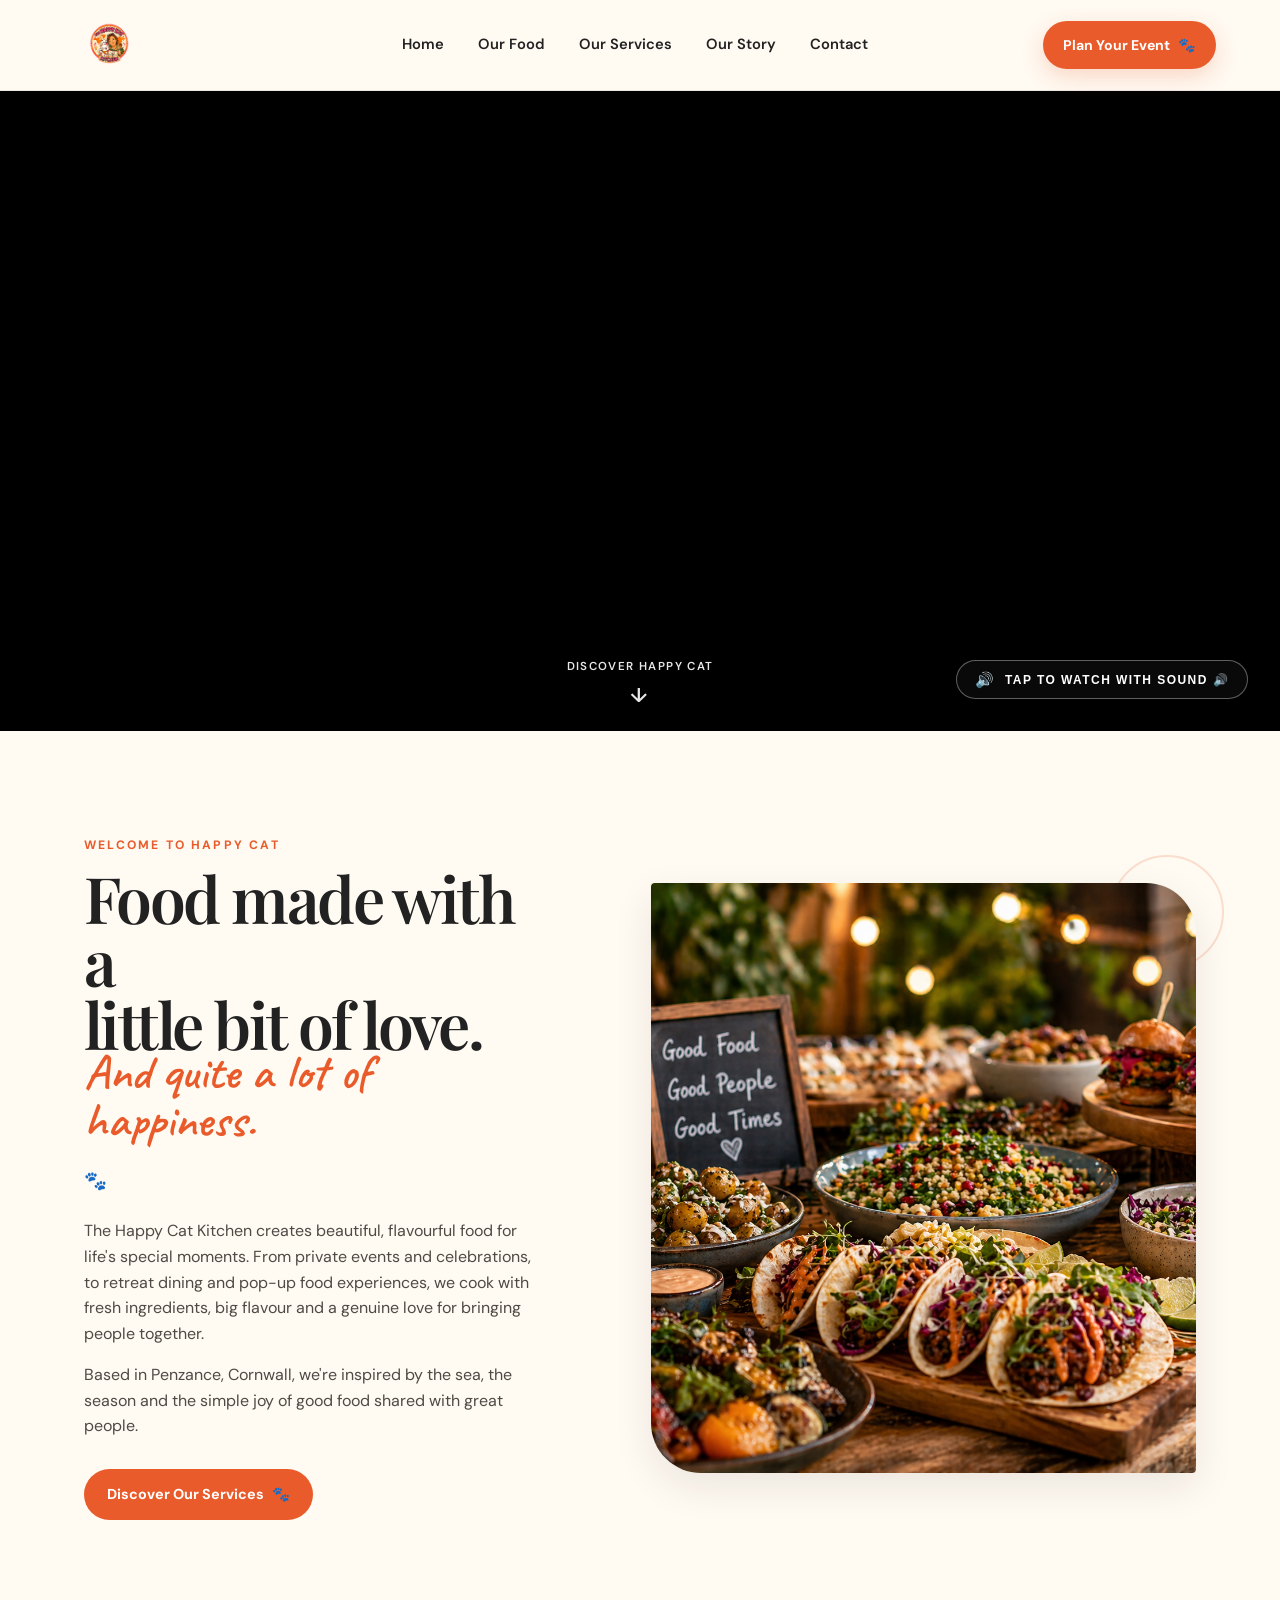
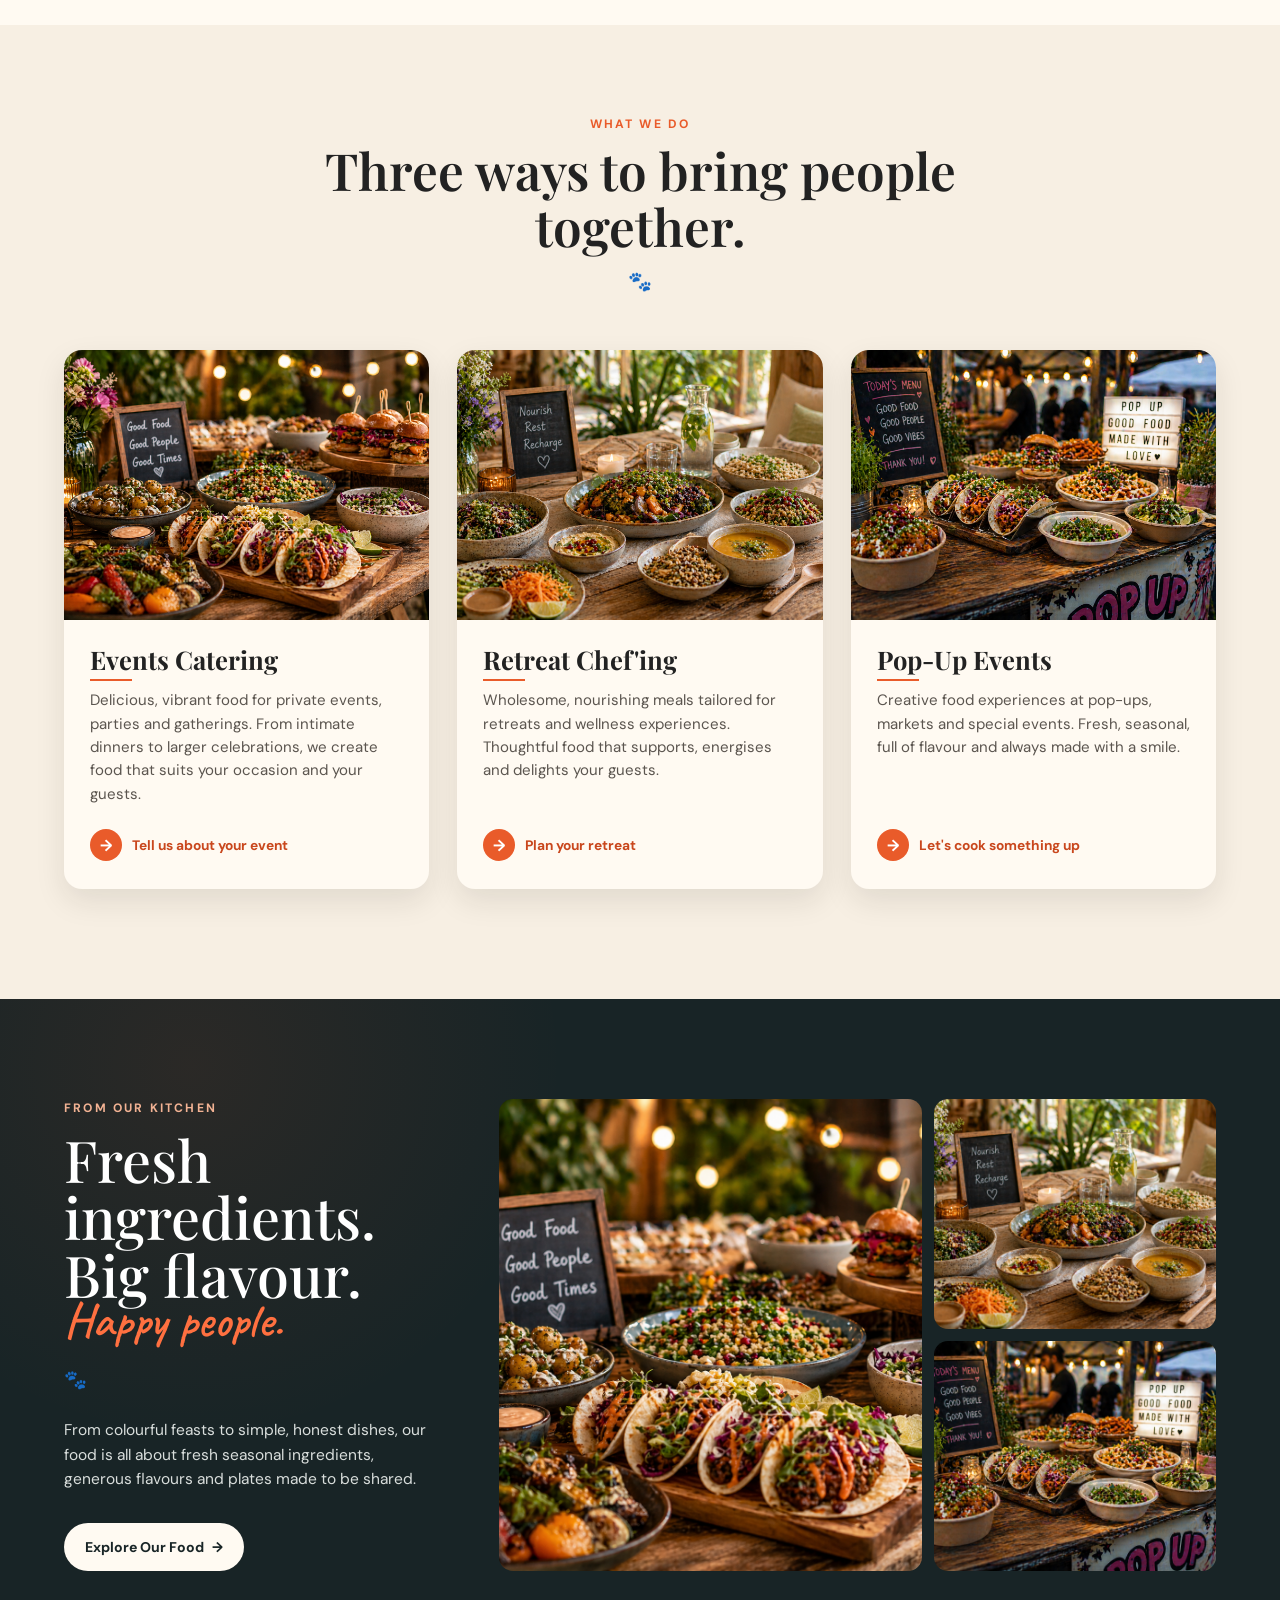
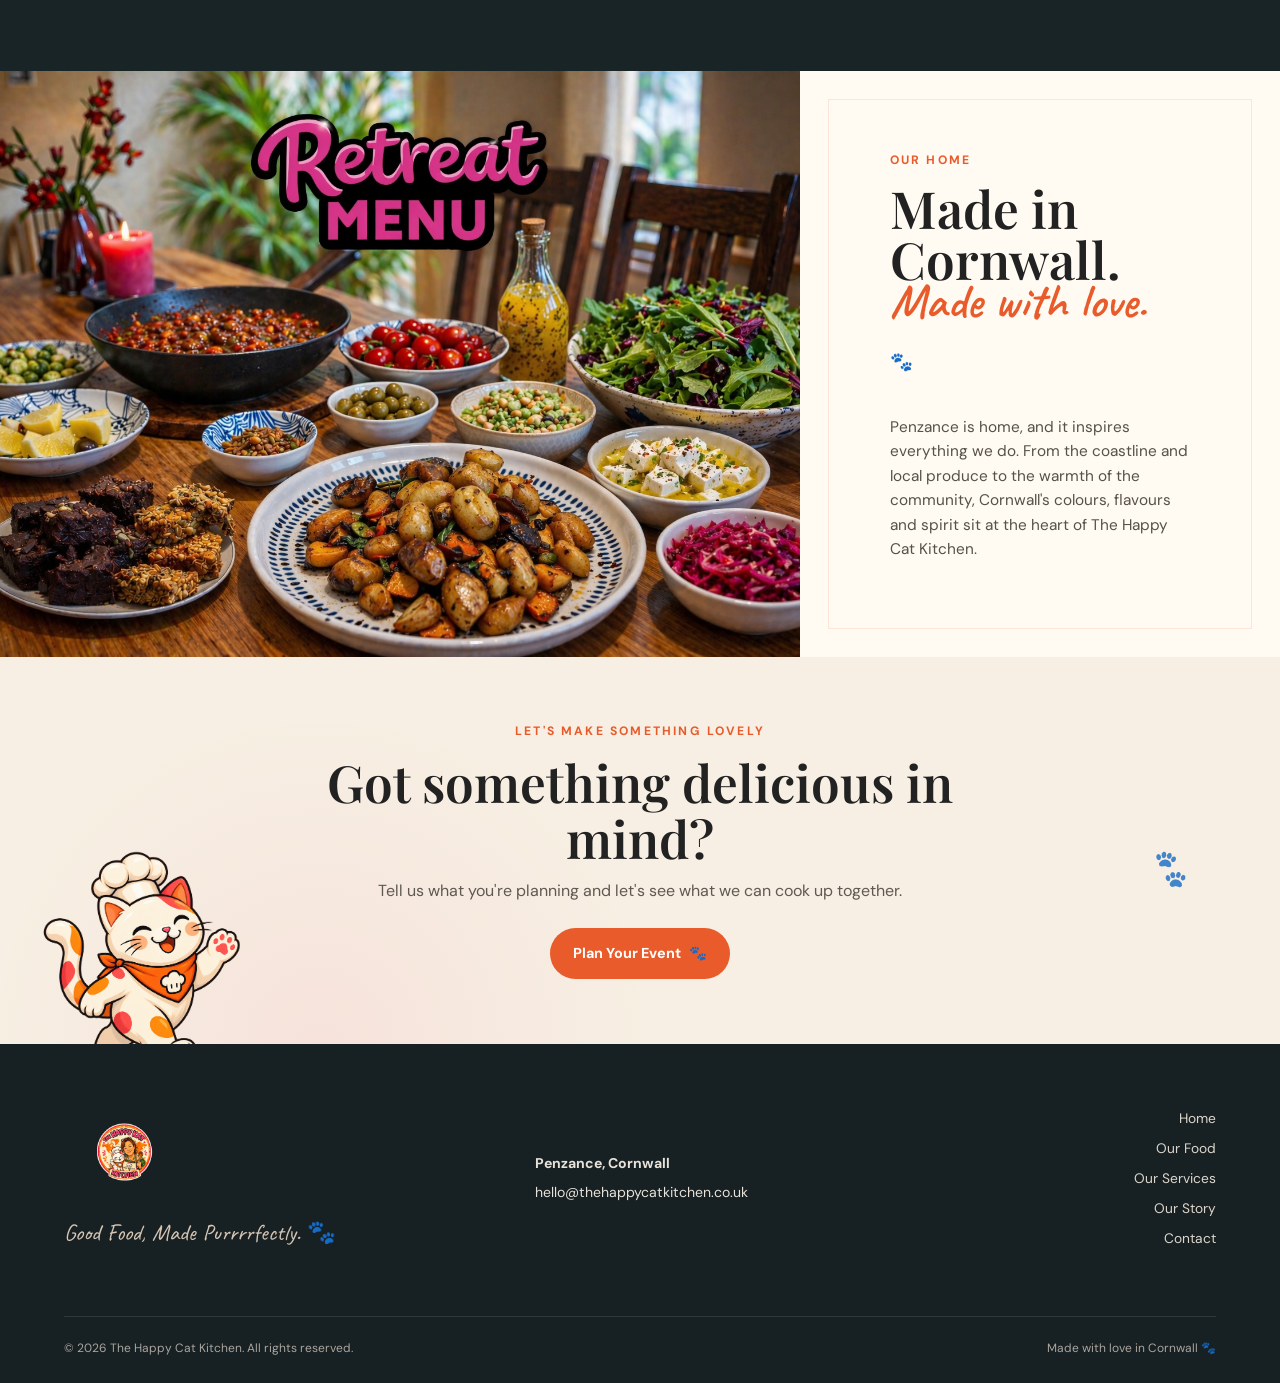
==== commit 00445b00: "make audio more visible" ====
--- a/index.html
+++ b/index.html
@@ -32,7 +32,7 @@
 
     <nav class="desktop-nav" aria-label="Main navigation">
       <a href="#home">Home</a>
-      <a href="#food">Our Food</a>
+      <a href="menu.html">Our Food</a>
       <a href="#services">Our Services</a>
       <a href="#story">Our Story</a>
       <a href="contact.html">Contact</a>
@@ -68,9 +68,9 @@
         Your browser does not support the video tag.
       </video>
 
-      <button class="sound-toggle" id="soundToggle" type="button" aria-label="Turn sound on">
-        <span class="sound-icon">🔇</span>
-        <span class="sound-label">Sound on</span>
+      <button class="sound-toggle" id="soundToggle" type="button" aria-label="Turn sound on and replay the film">
+        <span class="sound-icon">🔊</span>
+        <span class="sound-label">Tap to watch with sound 🔊</span>
       </button>
 
       <div class="scroll-cue" aria-hidden="true">
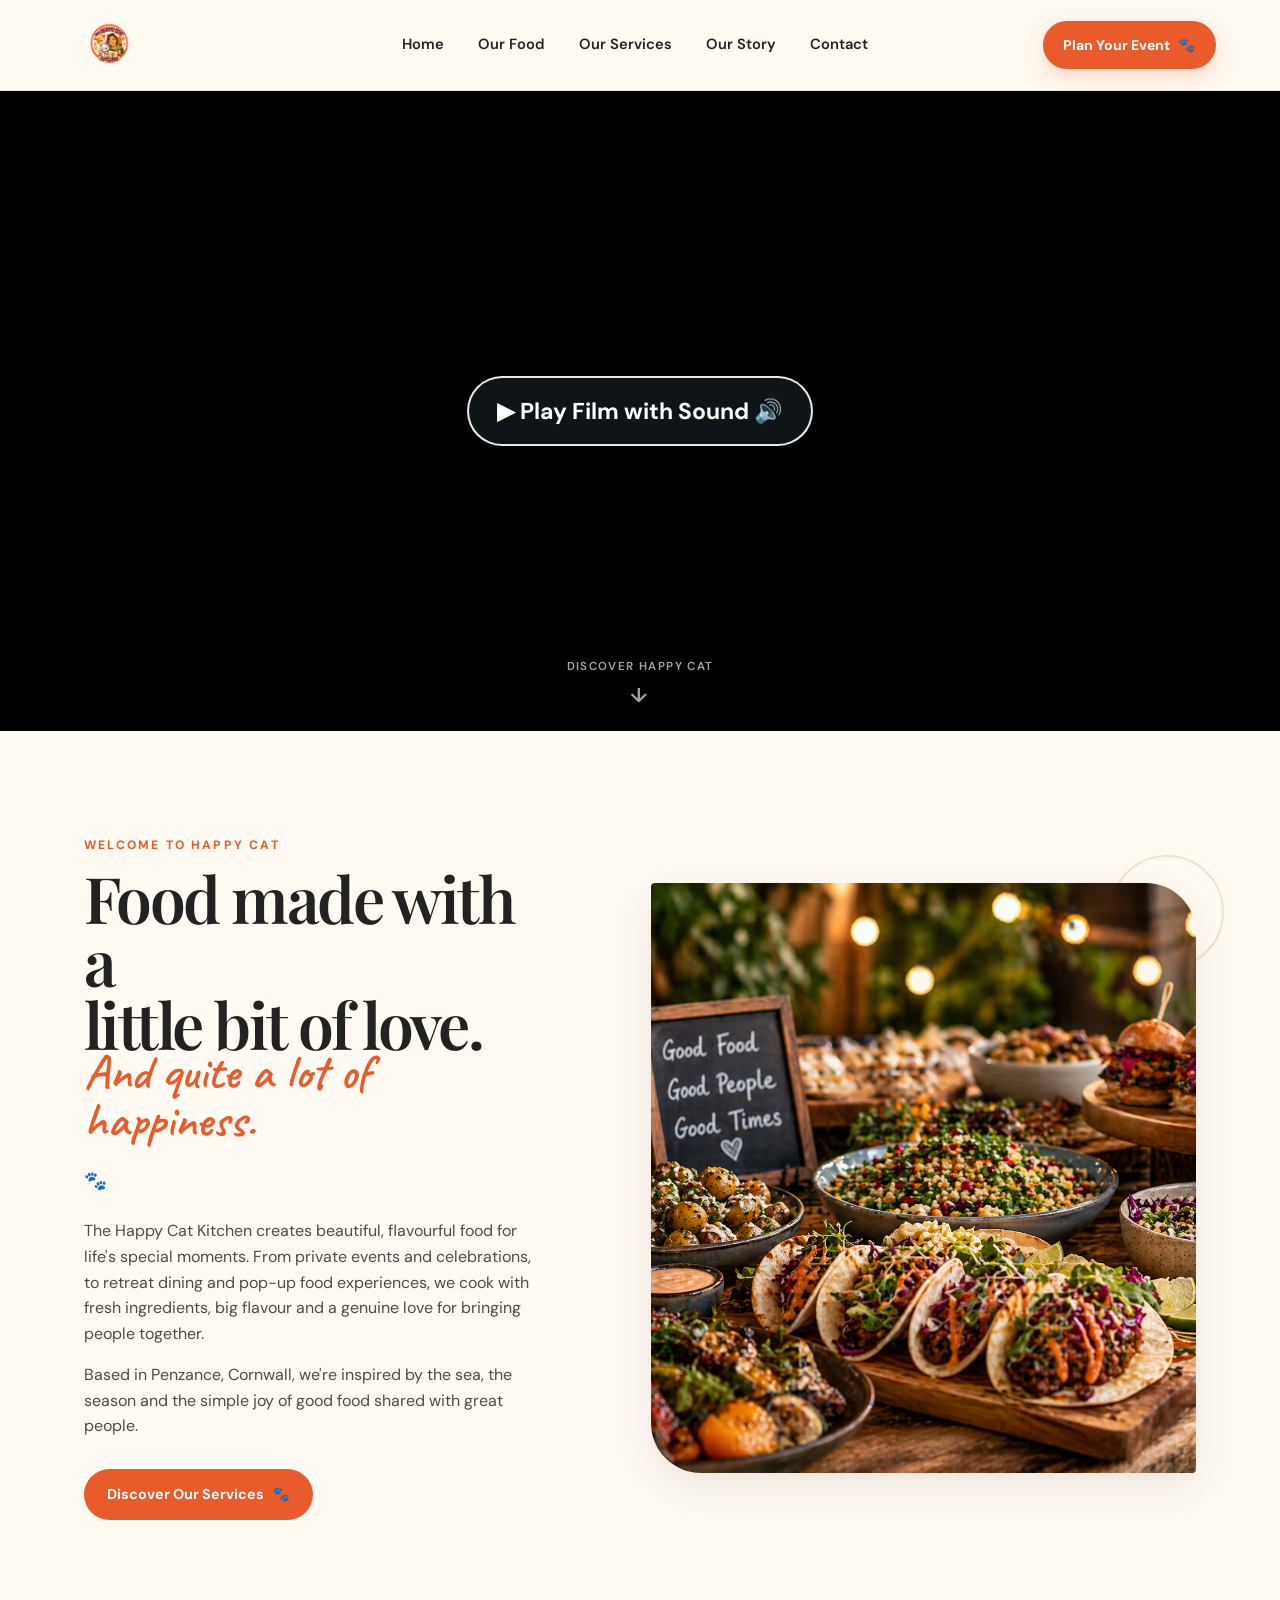
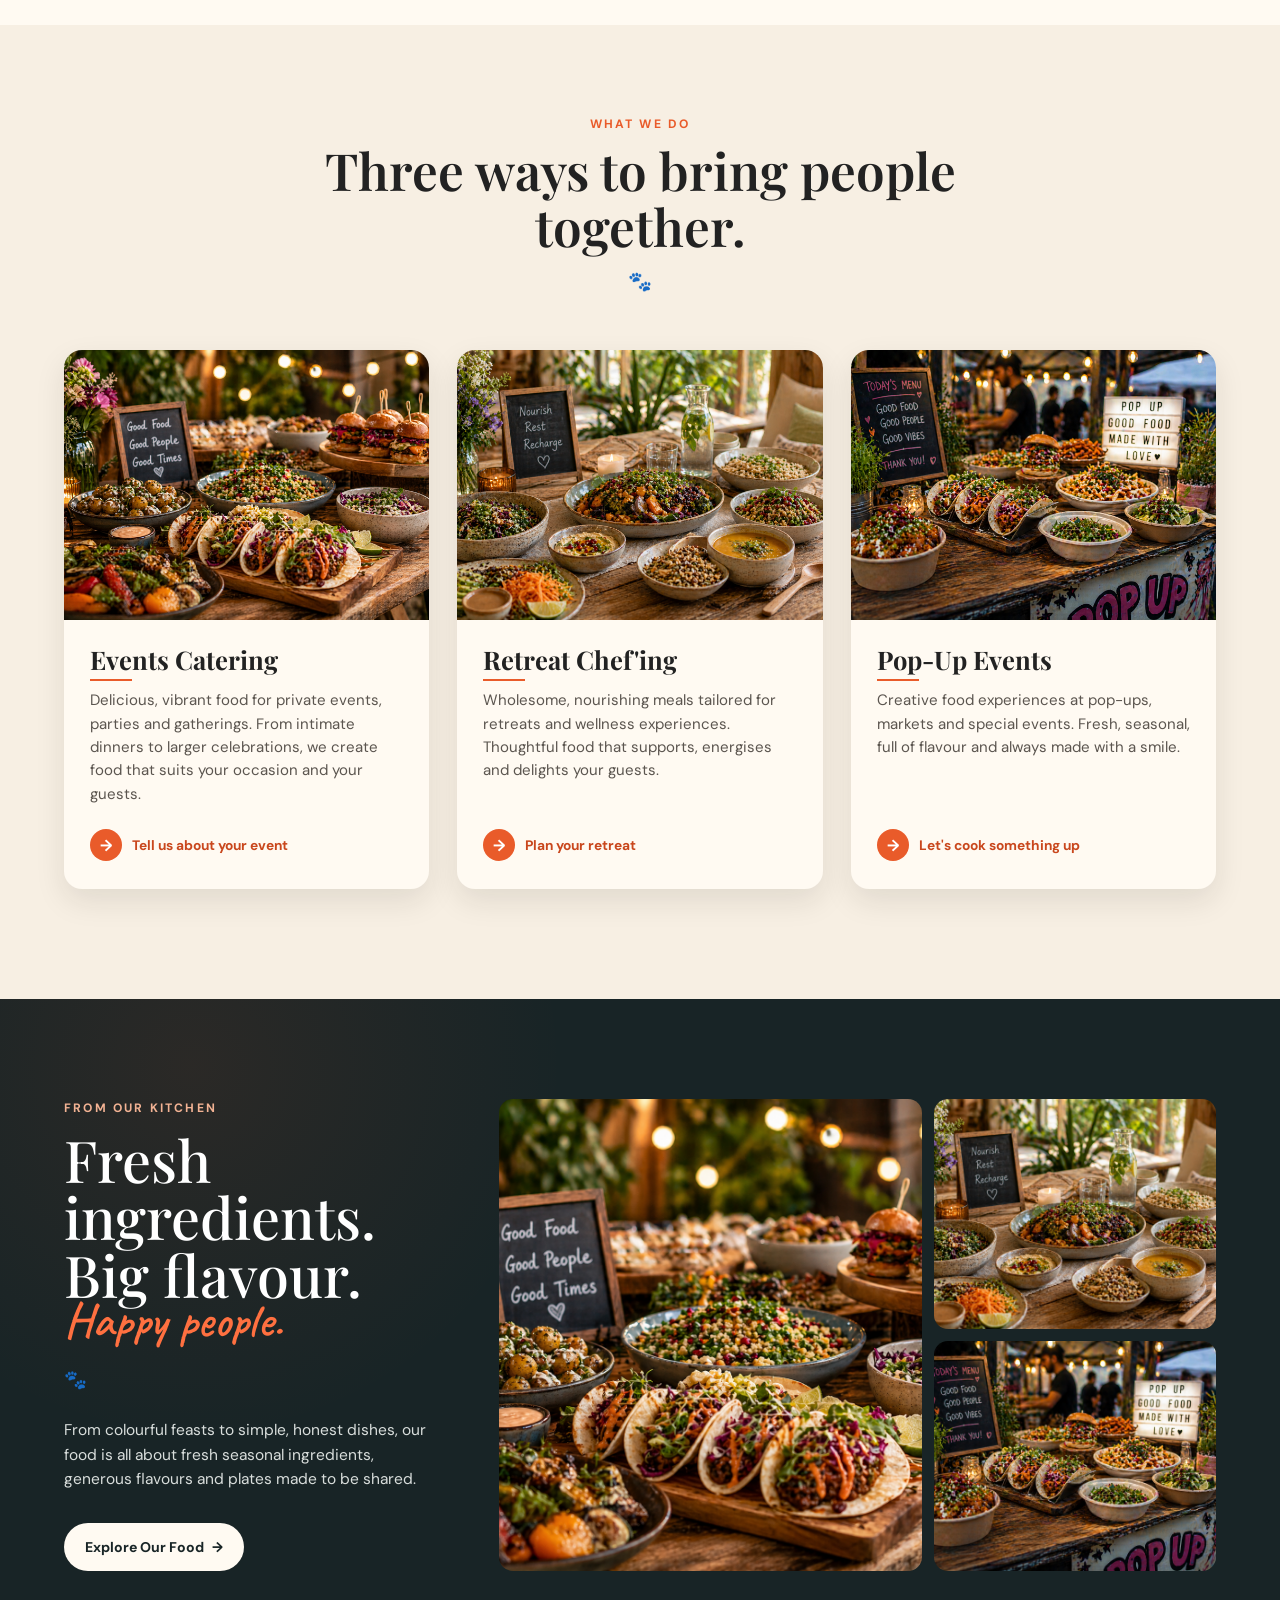
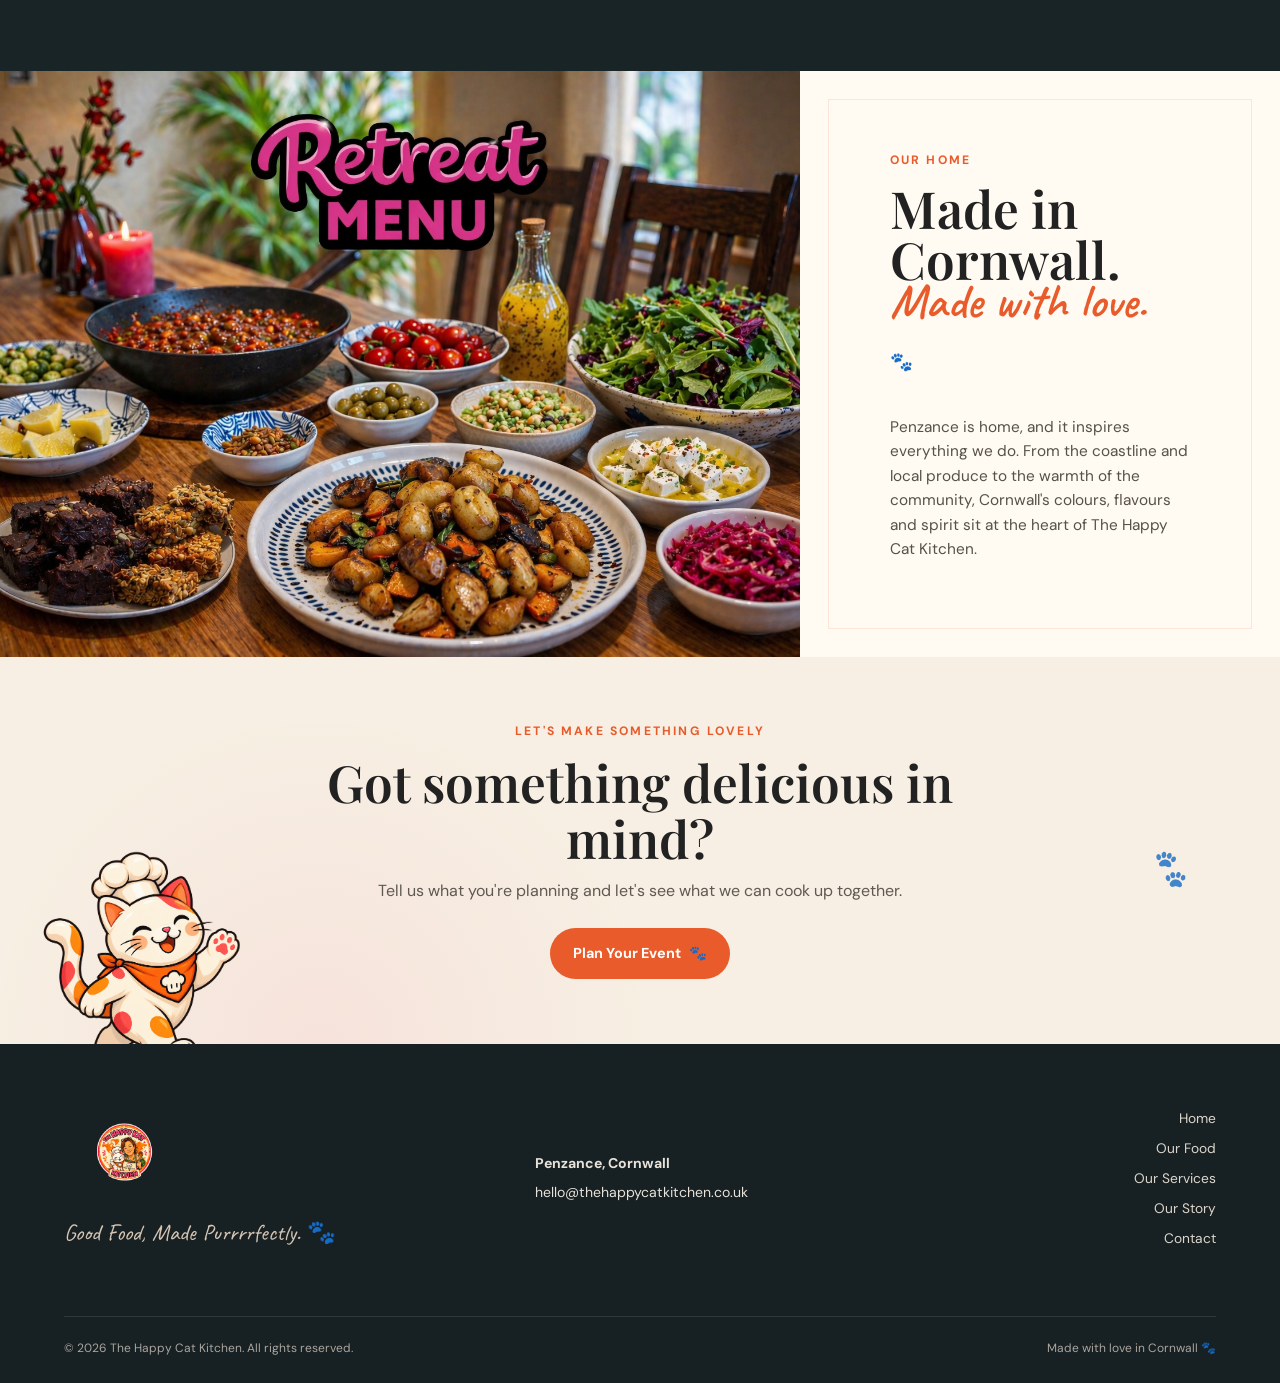
==== commit 3f39c51e: "make audio more visible-2" ====
--- a/index.html
+++ b/index.html
@@ -1,457 +1,930 @@
 <!DOCTYPE html>
+
 <html lang="en">
+
 <head>
+
   <meta charset="UTF-8" />
+
   <meta name="viewport" content="width=device-width, initial-scale=1.0" />
 
+
+
   <meta
+
     name="description"
+
     content="The Happy Cat Kitchen — joyful event catering, retreat chef'ing and pop-up food experiences from Penzance, Cornwall."
+
   />
 
+
+
   <title>The Happy Cat Kitchen | Penzance, Cornwall</title>
 
+
+
   <link rel="stylesheet" href="styles.css" />
+
+  <style>
+    /* Film launch: isolated styles; all other website sections remain unchanged. */
+    .film-hero { position: relative; }
+    .film-start-overlay {
+      position: absolute; inset: 0; z-index: 5;
+      display: flex; align-items: center; justify-content: center;
+      background: rgba(0,0,0,.28);
+    }
+    .film-start-overlay[hidden], .sound-toggle[hidden] { display: none !important; }
+    .film-start-button {
+      max-width: calc(100% - 32px); padding: 18px 28px;
+      border: 2px solid rgba(255,255,255,.9); border-radius: 999px;
+      background: rgba(17,24,28,.85); color: white;
+      font-family: inherit;
+      font-size: clamp(16px, 2.2vw, 23px);
+      font-weight: 700; cursor: pointer;
+      box-shadow: 0 8px 32px rgba(0,0,0,.3);
+    }
+    .film-start-button:hover, .film-start-button:focus-visible {
+      background: #222; outline-offset: 4px;
+    }
+  </style>
 </head>
 
+
+
 <body>
 
+
+
   <!-- =====================================================
+
        HEADER
+
   ====================================================== -->
 
+
+
   <header class="site-header">
 
+
+
     <a href="#home" class="brand" aria-label="The Happy Cat Kitchen home">
+
       <img
+
         src="images/placeholder-logo.png"
+
         alt="The Happy Cat Kitchen"
+
         class="brand-logo"
+
       />
+
     </a>
 
+
+
     <nav class="desktop-nav" aria-label="Main navigation">
+
       <a href="#home">Home</a>
+
       <a href="menu.html">Our Food</a>
+
       <a href="#services">Our Services</a>
+
       <a href="#story">Our Story</a>
+
       <a href="contact.html">Contact</a>
+
     </nav>
 
+
+
     <a href="contact.html" class="header-cta">
+
       Plan Your Event <span>🐾</span>
+
     </a>
 
+
+
   </header>
 
 
+
+
+
   <main id="home">
 
+
+
     <!-- =====================================================
+
          CINEMATIC HERO
+
     ====================================================== -->
 
+
+
     <section class="film-hero" aria-label="The Happy Cat Kitchen film">
 
+
+
       <video
+
         class="hero-video"
-        autoplay
-        muted
         playsinline
-        preload="metadata"
+
+        preload="auto"
+
       >
+
         <source
+
           src="video/Happy_Cat_Kitchen_Video.mp4"
+
           type="video/mp4"
+
         />
 
+
+
         Your browser does not support the video tag.
+
       </video>
 
-      <button class="sound-toggle" id="soundToggle" type="button" aria-label="Turn sound on and replay the film">
+
+
+      <div class="film-start-overlay" id="filmStartOverlay">
+        <button class="film-start-button" id="filmStartButton" type="button">
+          <span aria-hidden="true">▶</span> Play Film with Sound 🔊
+        </button>
+      </div>
+
+      <button class="sound-toggle" id="soundToggle" type="button" aria-label="Turn sound off" hidden>
+
         <span class="sound-icon">🔊</span>
-        <span class="sound-label">Tap to watch with sound 🔊</span>
+
+        <span class="sound-label">Sound off</span>
+
       </button>
 
+
+
       <div class="scroll-cue" aria-hidden="true">
+
         <span>Discover Happy Cat</span>
+
         <span class="scroll-arrow">↓</span>
-      </div>
+
+      </div>
+
+
 
     </section>
 
 
+
+
+
     <!-- =====================================================
+
          INTRODUCTION
+
     ====================================================== -->
 
+
+
     <section class="intro-section">
 
+
+
       <div class="intro-copy">
 
+
+
         <span class="eyebrow">Welcome to Happy Cat</span>
 
+
+
         <h1>
+
           Food made with a<br />
+
           little bit of love.
+
         </h1>
 
+
+
         <p class="handwritten">
+
           And quite a lot of happiness.
+
         </p>
 
+
+
         <span class="paw-accent">🐾</span>
 
+
+
         <p>
+
           The Happy Cat Kitchen creates beautiful, flavourful food
+
           for life's special moments. From private events and
+
           celebrations, to retreat dining and pop-up food experiences,
+
           we cook with fresh ingredients, big flavour and a genuine
+
           love for bringing people together.
+
         </p>
 
+
+
         <p>
+
           Based in Penzance, Cornwall, we're inspired by the sea,
+
           the season and the simple joy of good food shared with
+
           great people.
+
         </p>
 
+
+
         <a href="#services" class="primary-button">
+
           Discover Our Services <span>🐾</span>
+
         </a>
 
-      </div>
+
+
+      </div>
+
+
 
       <div class="intro-image">
+
         <img
+
           src="images/events.jpg"
+
           alt="Beautiful food prepared by The Happy Cat Kitchen"
+
         />
-      </div>
+
+      </div>
+
+
 
     </section>
 
 
+
+
+
     <!-- =====================================================
+
          SERVICES
+
     ====================================================== -->
 
+
+
     <section class="services-section" id="services">
 
+
+
       <div class="section-heading">
+
         <span class="eyebrow">What we do</span>
 
+
+
         <h2>Three ways to bring people together.</h2>
 
+
+
         <div class="heading-paw">🐾</div>
-      </div>
+
+      </div>
+
+
+
 
 
       <div class="services-grid">
 
+
+
         <article class="service-card">
 
+
+
           <div class="service-image">
+
             <img
+
               src="images/events.jpg"
+
               alt="Events catering"
+
             />
+
           </div>
 
+
+
           <div class="service-content">
+
             <h3>Events Catering</h3>
 
+
+
             <p>
+
               Delicious, vibrant food for private events, parties and
+
               gatherings. From intimate dinners to larger celebrations,
+
               we create food that suits your occasion and your guests.
+
             </p>
 
+
+
             <a href="contact.html" class="text-link">
+
               <span class="link-arrow">→</span>
+
               Tell us about your event
+
             </a>
+
           </div>
 
+
+
         </article>
 
 
+
+
+
         <article class="service-card">
 
+
+
           <div class="service-image">
+
             <img
+
               src="images/retreat.jpg"
+
               alt="Retreat chef'ing"
+
             />
+
           </div>
 
+
+
           <div class="service-content">
+
             <h3>Retreat Chef'ing</h3>
 
+
+
             <p>
+
               Wholesome, nourishing meals tailored for retreats and
+
               wellness experiences. Thoughtful food that supports,
+
               energises and delights your guests.
+
             </p>
 
+
+
             <a href="contact.html" class="text-link">
+
               <span class="link-arrow">→</span>
+
               Plan your retreat
+
             </a>
+
           </div>
 
+
+
         </article>
 
 
+
+
+
         <article class="service-card">
 
+
+
           <div class="service-image">
+
             <img
+
               src="images/popup.jpg"
+
               alt="Happy Cat Kitchen pop-up events"
+
             />
+
           </div>
 
+
+
           <div class="service-content">
+
             <h3>Pop-Up Events</h3>
 
+
+
             <p>
+
               Creative food experiences at pop-ups, markets and special
+
               events. Fresh, seasonal, full of flavour and always made
+
               with a smile.
+
             </p>
 
+
+
             <a href="contact.html" class="text-link">
+
               <span class="link-arrow">→</span>
+
               Let's cook something up
+
             </a>
+
           </div>
 
+
+
         </article>
 
-      </div>
+
+
+      </div>
+
+
 
     </section>
 
 
+
+
+
     <!-- =====================================================
+
          FOOD SHOWCASE
+
     ====================================================== -->
 
+
+
     <section class="food-section" id="food">
 
+
+
       <div class="food-copy">
 
+
+
         <span class="eyebrow light">From our kitchen</span>
 
+
+
         <h2>
+
           Fresh ingredients.<br />
+
           Big flavour.
+
         </h2>
 
+
+
         <p class="handwritten orange">
+
           Happy people.
+
         </p>
 
+
+
         <span class="paw-accent light-paw">🐾</span>
 
+
+
         <p>
+
           From colourful feasts to simple, honest dishes, our food is
+
           all about fresh seasonal ingredients, generous flavours and
+
           plates made to be shared.
+
         </p>
 
+
+
         <a href="#services" class="cream-button">
+
           Explore Our Food <span>→</span>
+
         </a>
 
-      </div>
+
+
+      </div>
+
+
+
 
 
       <div class="food-gallery">
 
+
+
         <figure class="gallery-image gallery-large">
+
           <img
+
             src="images/events.jpg"
+
             alt="Colourful Happy Cat Kitchen food"
+
           />
+
         </figure>
 
+
+
         <figure class="gallery-image">
+
           <img
+
             src="images/retreat.jpg"
+
             alt="Fresh retreat food"
+
           />
+
         </figure>
 
+
+
         <figure class="gallery-image">
+
           <img
+
             src="images/popup.jpg"
+
             alt="Happy Cat Kitchen pop-up food"
+
           />
+
         </figure>
 
-      </div>
+
+
+      </div>
+
+
 
     </section>
 
 
+
+
+
     <!-- =====================================================
+
          CORNWALL STORY
+
     ====================================================== -->
 
+
+
     <section class="cornwall-section" id="story">
 
+
+
       <div class="cornwall-image">
+
         <img
+
           src="images/placeholder-hero.jpg"
+
           alt="The Happy Cat Kitchen in Penzance, Cornwall"
+
         />
-      </div>
+
+      </div>
+
+
 
       <div class="cornwall-copy">
 
+
+
         <span class="eyebrow">Our home</span>
 
+
+
         <h2>Made in Cornwall.</h2>
 
+
+
         <p class="handwritten">
+
           Made with love.
+
         </p>
 
+
+
         <span class="paw-accent">🐾</span>
 
+
+
         <p>
+
           Penzance is home, and it inspires everything we do.
+
           From the coastline and local produce to the warmth of the
+
           community, Cornwall's colours, flavours and spirit sit at
+
           the heart of The Happy Cat Kitchen.
+
         </p>
 
-      </div>
+
+
+      </div>
+
+
 
     </section>
 
 
+
+
+
     <!-- =====================================================
+
          EVENT CTA
+
     ====================================================== -->
 
+
+
     <section class="event-cta">
 
+
+
       <img
+
         src="images/cat.png"
+
         alt=""
+
         class="cta-cat"
+
         aria-hidden="true"
+
       />
 
+
+
       <div class="event-cta-copy">
 
+
+
         <span class="eyebrow">Let's make something lovely</span>
 
+
+
         <h2>Got something delicious in mind?</h2>
 
+
+
         <p>
+
           Tell us what you're planning and let's see what we can
+
           cook up together.
+
         </p>
 
+
+
         <a href="contact.html" class="primary-button">
+
           Plan Your Event <span>🐾</span>
+
         </a>
 
-      </div>
+
+
+      </div>
+
+
 
       <div class="cta-paws" aria-hidden="true">
+
         🐾
-      </div>
+
+      </div>
+
+
 
     </section>
 
+
+
   </main>
 
 
+
+
+
   <!-- =====================================================
+
        FOOTER
+
   ====================================================== -->
 
+
+
   <footer class="site-footer">
 
+
+
     <div class="footer-brand">
 
+
+
       <img
+
         src="images/placeholder-logo.png"
+
         alt="The Happy Cat Kitchen"
+
         class="footer-logo"
+
       />
 
+
+
       <p>Good Food, Made Purrrrfectly. 🐾</p>
 
+
+
     </div>
 
 
+
+
+
     <div class="footer-details">
 
+
+
       <p>
+
         <strong>Penzance, Cornwall</strong>
+
       </p>
 
+
+
       <p>
+
         <a href="mailto:hello@thehappycatkitchen.co.uk">
+
           hello@thehappycatkitchen.co.uk
+
         </a>
+
       </p>
 
+
+
     </div>
 
 
+
+
+
     <div class="footer-links">
 
+
+
       <a href="#home">Home</a>
+
       <a href="#food">Our Food</a>
+
       <a href="#services">Our Services</a>
+
       <a href="#story">Our Story</a>
+
       <a href="contact.html">Contact</a>
 
+
+
     </div>
 
 
+
+
+
     <div class="footer-bottom">
 
+
+
       <p>
+
         © 2026 The Happy Cat Kitchen. All rights reserved.
+
       </p>
 
+
+
       <span>Made with love in Cornwall 🐾</span>
 
+
+
     </div>
 
+
+
   </footer>
 
+
+
   <script>
-  const heroVideo = document.querySelector(".hero-video");
-  const soundToggle = document.getElementById("soundToggle");
-  const soundIcon = soundToggle.querySelector(".sound-icon");
-  const soundLabel = soundToggle.querySelector(".sound-label");
-
-  soundToggle.addEventListener("click", () => {
-    if (heroVideo.muted) {
+    const heroVideo = document.querySelector(".hero-video");
+    const soundToggle = document.getElementById("soundToggle");
+    const soundIcon = soundToggle.querySelector(".sound-icon");
+    const soundLabel = soundToggle.querySelector(".sound-label");
+    const filmStartOverlay = document.getElementById("filmStartOverlay");
+    const filmStartButton = document.getElementById("filmStartButton");
+
+    // Browsers allow sound when playback begins from a visitor's click.
+    filmStartButton.addEventListener("click", async () => {
+      heroVideo.currentTime = 0;
       heroVideo.muted = false;
       heroVideo.volume = 1;
-
-      soundIcon.textContent = "🔊";
-      soundLabel.textContent = "Sound off";
-      soundToggle.setAttribute("aria-label", "Turn sound off");
-    } else {
-      heroVideo.muted = true;
-
-      soundIcon.textContent = "🔇";
-      soundLabel.textContent = "Sound on";
-      soundToggle.setAttribute("aria-label", "Turn sound on");
-    }
-  });
-</script>
+      try {
+        await heroVideo.play();
+        filmStartOverlay.hidden = true;
+        soundToggle.hidden = false;
+        soundIcon.textContent = "🔊";
+        soundLabel.textContent = "Sound off";
+        soundToggle.setAttribute("aria-label", "Turn sound off");
+      } catch (error) {
+        filmStartButton.textContent = "▶ Tap to play film";
+      }
+    });
+
+    soundToggle.addEventListener("click", () => {
+      heroVideo.muted = !heroVideo.muted;
+      soundIcon.textContent = heroVideo.muted ? "🔇" : "🔊";
+      soundLabel.textContent = heroVideo.muted ? "Sound on" : "Sound off";
+      soundToggle.setAttribute("aria-label", heroVideo.muted ? "Turn sound on" : "Turn sound off");
+    });
+
+    // Offer an obvious replay once the film has finished.
+    heroVideo.addEventListener("ended", () => {
+      filmStartButton.innerHTML = '<span aria-hidden="true">▶</span> Replay Film with Sound 🔊';
+      filmStartOverlay.hidden = false;
+      soundToggle.hidden = true;
+    });
+  </script>
+
+
 
 </body>
+
 </html>
